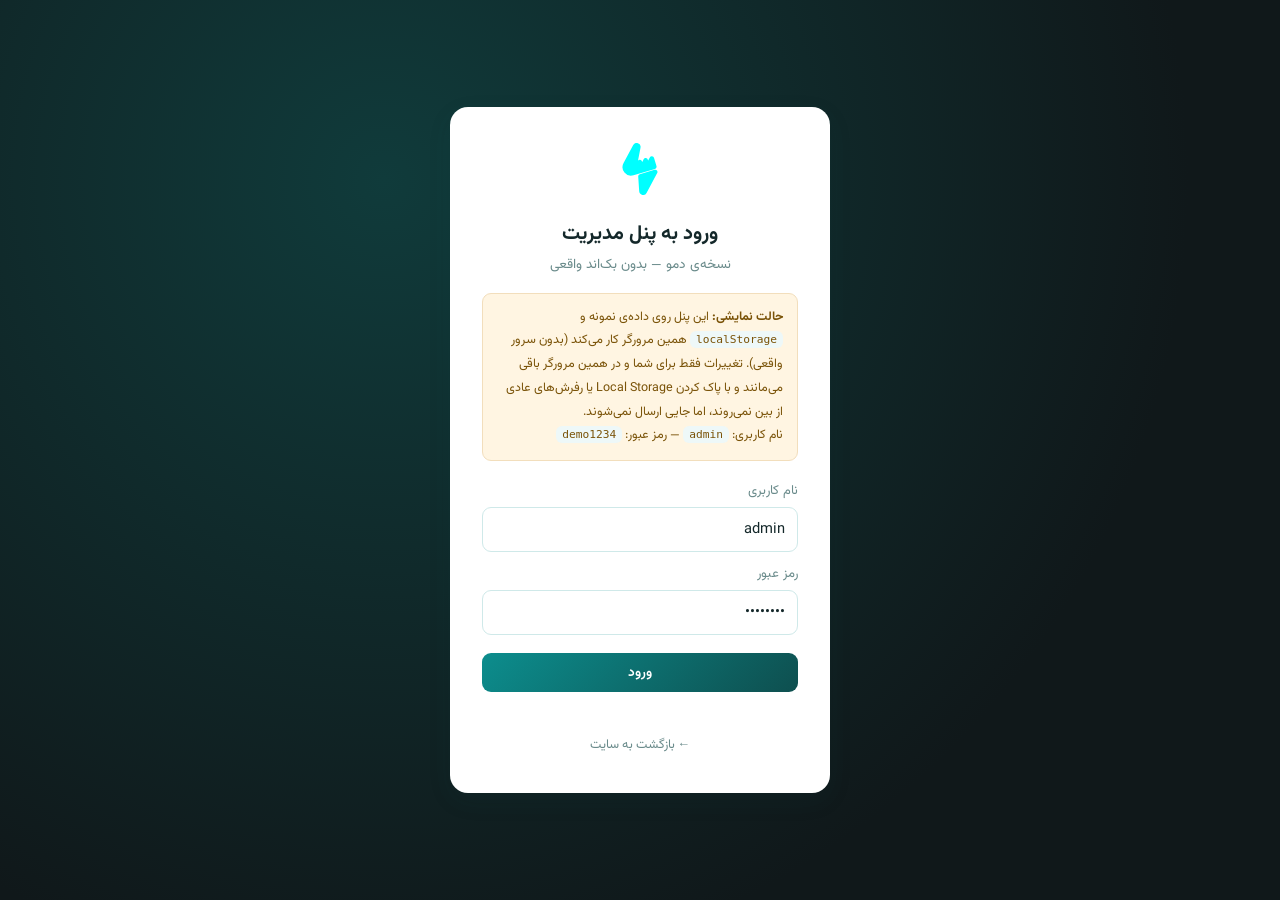
==== admin/index.html @ 4977185f "Add files via upload" ====
<!DOCTYPE html>
<html lang="fa" dir="rtl">
<head>
<meta charset="UTF-8">
<meta name="viewport" content="width=device-width, initial-scale=1.0">
<meta name="robots" content="noindex, nofollow">
<title>پنل مدیریت — رویایی رسا (نسخه دمو)</title>
<link rel="icon" href="../assets/logo/logo-filled-cyan.svg">
<link rel="stylesheet" href="../assets/vendor/vazirmatn/Vazirmatn-font-face.css">
<link rel="stylesheet" href="assets/admin-static.css">
</head>
<body>

<!-- ===================== صفحه ورود ===================== -->
<div id="loginScreen" class="login-screen">
  <div class="login-card">
    <img src="../assets/logo/logo-filled-cyan.svg" alt="رویایی رسا" class="login-logo">
    <h1>ورود به پنل مدیریت</h1>
    <p class="login-sub">نسخه‌ی دمو — بدون بک‌اند واقعی</p>

    <div class="demo-note">
      <strong>حالت نمایشی:</strong> این پنل روی داده‌ی نمونه و
      <code>localStorage</code> همین مرورگر کار می‌کند (بدون سرور واقعی).
      تغییرات فقط برای شما و در همین مرورگر باقی می‌مانند و با پاک کردن
      Local Storage یا رفرش‌های عادی از بین نمی‌روند، اما جایی ارسال نمی‌شوند.<br>
      نام کاربری: <code>admin</code> — رمز عبور: <code>demo1234</code>
    </div>

    <form id="loginForm" autocomplete="off">
      <label>نام کاربری
        <input type="text" id="loginUser" value="admin" required>
      </label>
      <label>رمز عبور
        <input type="password" id="loginPass" value="demo1234" required>
      </label>
      <button type="submit" class="btn btn-primary btn-block">ورود</button>
      <p id="loginError" class="form-error"></p>
    </form>

    <a href="../index.html" class="back-to-site">← بازگشت به سایت</a>
  </div>
</div>

<!-- ===================== پنل اصلی ===================== -->
<div id="app" class="app hidden">
  <aside class="sidebar">
    <div class="sidebar-brand">
      <img src="../assets/logo/logo-filled-cyan.svg" alt="رویایی رسا">
      <span>پنل مدیریت</span>
    </div>
    <nav class="side-nav">
      <button class="side-link is-active" data-view="dashboard">
        <svg viewBox="0 0 24 24" fill="none" stroke="currentColor" stroke-width="1.8"><rect x="3" y="3" width="7" height="9" rx="1.5"/><rect x="14" y="3" width="7" height="5" rx="1.5"/><rect x="14" y="12" width="7" height="9" rx="1.5"/><rect x="3" y="16" width="7" height="5" rx="1.5"/></svg>
        داشبورد
      </button>
      <button class="side-link" data-view="articles">
        <svg viewBox="0 0 24 24" fill="none" stroke="currentColor" stroke-width="1.8"><path d="M4 19.5A2.5 2.5 0 0 1 6.5 17H20"/><path d="M6.5 2H20v20H6.5A2.5 2.5 0 0 1 4 19.5v-15A2.5 2.5 0 0 1 6.5 2z"/></svg>
        مقالات
        <span class="side-badge" id="badgeArticles"></span>
      </button>
      <button class="side-link" data-view="projects">
        <svg viewBox="0 0 24 24" fill="none" stroke="currentColor" stroke-width="1.8"><path d="M3 7a2 2 0 0 1 2-2h4l2 2h8a2 2 0 0 1 2 2v8a2 2 0 0 1-2 2H5a2 2 0 0 1-2-2z"/></svg>
        پروژه‌ها
        <span class="side-badge" id="badgeProjects"></span>
      </button>
      <button class="side-link" data-view="comments">
        <svg viewBox="0 0 24 24" fill="none" stroke="currentColor" stroke-width="1.8"><path d="M21 11.5a8.38 8.38 0 0 1-.9 3.8 8.5 8.5 0 0 1-7.6 4.7 8.38 8.38 0 0 1-3.8-.9L3 21l1.9-5.7a8.38 8.38 0 0 1-.9-3.8 8.5 8.5 0 0 1 4.7-7.6 8.38 8.38 0 0 1 3.8-.9h.5a8.48 8.48 0 0 1 8 8z"/></svg>
        نظرات
        <span class="side-badge" id="badgeComments"></span>
      </button>
      <button class="side-link" data-view="messages">
        <svg viewBox="0 0 24 24" fill="none" stroke="currentColor" stroke-width="1.8"><path d="M21 15a2 2 0 0 1-2 2H7l-4 4V5a2 2 0 0 1 2-2h14a2 2 0 0 1 2 2z"/></svg>
        پیام‌ها
        <span class="side-badge" id="badgeMessages"></span>
      </button>
      <button class="side-link" data-view="settings">
        <svg viewBox="0 0 24 24" fill="none" stroke="currentColor" stroke-width="1.8"><circle cx="12" cy="12" r="3"/><path d="M19.4 15a1.65 1.65 0 0 0 .33 1.82l.06.06a2 2 0 1 1-2.83 2.83l-.06-.06a1.65 1.65 0 0 0-1.82-.33 1.65 1.65 0 0 0-1 1.51V21a2 2 0 0 1-4 0v-.09A1.65 1.65 0 0 0 9 19.4a1.65 1.65 0 0 0-1.82.33l-.06.06a2 2 0 1 1-2.83-2.83l.06-.06a1.65 1.65 0 0 0 .33-1.82 1.65 1.65 0 0 0-1.51-1H3a2 2 0 0 1 0-4h.09A1.65 1.65 0 0 0 4.6 9a1.65 1.65 0 0 0-.33-1.82l-.06-.06a2 2 0 1 1 2.83-2.83l.06.06a1.65 1.65 0 0 0 1.82.33H9a1.65 1.65 0 0 0 1-1.51V3a2 2 0 0 1 4 0v.09a1.65 1.65 0 0 0 1 1.51 1.65 1.65 0 0 0 1.82-.33l.06-.06a2 2 0 1 1 2.83 2.83l-.06.06a1.65 1.65 0 0 0-.33 1.82V9a1.65 1.65 0 0 0 1.51 1H21a2 2 0 0 1 0 4h-.09a1.65 1.65 0 0 0-1.51 1z"/></svg>
        تنظیمات
      </button>
    </nav>
    <a href="../index.html" class="side-link side-link--muted">
      <svg viewBox="0 0 24 24" fill="none" stroke="currentColor" stroke-width="1.8"><path d="M3 12l9-9 9 9M5 10v10a1 1 0 0 0 1 1h4v-6h4v6h4a1 1 0 0 0 1-1V10"/></svg>
      مشاهده سایت
    </a>
  </aside>

  <div class="main-col">
    <header class="topbar">
      <button id="mobileMenuBtn" class="mobile-menu-btn" aria-label="منو">☰</button>
      <h2 id="viewTitle">داشبورد</h2>
      <div class="topbar-right">
        <span class="demo-pill">حالت نمایشی</span>
        <span class="admin-name" id="currentAdminName">—</span>
        <button id="logoutBtn" class="btn btn-ghost btn-sm">خروج</button>
      </div>
    </header>

    <main class="view-area" id="viewArea"><!-- محتوای هر تب اینجا رندر می‌شود --></main>
  </div>
</div>

<!-- مودال عمومی (ویرایش/جزئیات) -->
<div id="modalOverlay" class="modal-overlay hidden">
  <div class="modal-box" id="modalBox"></div>
</div>

<div id="toast" class="toast hidden"></div>

<script src="assets/admin-static.js"></script>
</body>
</html>
---- assets/vendor/vazirmatn/Vazirmatn-font-face.css ----
/* Generated by script */
@font-face {
  font-family: Vazirmatn;
  src: url('fonts/webfonts/Vazirmatn-Thin.woff2') format('woff2');
  font-weight: 100;
  font-style: normal;
  font-display: swap;
}

@font-face {
  font-family: Vazirmatn;
  src: url('fonts/webfonts/Vazirmatn-ExtraLight.woff2') format('woff2');
  font-weight: 200;
  font-style: normal;
  font-display: swap;
}

@font-face {
  font-family: Vazirmatn;
  src: url('fonts/webfonts/Vazirmatn-Light.woff2') format('woff2');
  font-weight: 300;
  font-style: normal;
  font-display: swap;
}

@font-face {
  font-family: Vazirmatn;
  src: url('fonts/webfonts/Vazirmatn-Regular.woff2') format('woff2');
  font-weight: 400;
  font-style: normal;
  font-display: swap;
}

@font-face {
  font-family: Vazirmatn;
  src: url('fonts/webfonts/Vazirmatn-Medium.woff2') format('woff2');
  font-weight: 500;
  font-style: normal;
  font-display: swap;
}

@font-face {
  font-family: Vazirmatn;
  src: url('fonts/webfonts/Vazirmatn-SemiBold.woff2') format('woff2');
  font-weight: 600;
  font-style: normal;
  font-display: swap;
}

@font-face {
  font-family: Vazirmatn;
  src: url('fonts/webfonts/Vazirmatn-Bold.woff2') format('woff2');
  font-weight: 700;
  font-style: normal;
  font-display: swap;
}

@font-face {
  font-family: Vazirmatn;
  src: url('fonts/webfonts/Vazirmatn-ExtraBold.woff2') format('woff2');
  font-weight: 800;
  font-style: normal;
  font-display: swap;
}

@font-face {
  font-family: Vazirmatn;
  src: url('fonts/webfonts/Vazirmatn-Black.woff2') format('woff2');
  font-weight: 900;
  font-style: normal;
  font-display: swap;
}
---- admin/assets/admin-static.css ----
/* =========================================================
   admin-static.css — پنل مدیریت دمو (نسخه استاتیک گیت‌هاب)
   ========================================================= */
:root{
  --c-ink:      #10181a;
  --c-deep:     #0e4f4f;
  --c-teal:     #0c8d8d;
  --c-cyan:     #00c9c9;
  --c-cyan-2:   #6ef2f2;

  --surface:      #ffffff;
  --surface-2:    #f6fbfb;
  --border-soft:  #e2f1f1;
  --border-mid:   #cfe9e9;
  --text-main:    #14282a;
  --text-mute:    #6a8b8b;
  --text-faint:   #9db4b4;

  --danger:     #d84843;
  --danger-bg:  #fdecec;
  --success:    #0c8d5f;
  --success-bg: #e7faf1;
  --warn:       #b3760a;
  --warn-bg:    #fff5e2;

  --radius-lg: 18px;
  --radius-md: 12px;
  --radius-sm: 9px;
  --shadow-soft: 0 8px 24px rgba(14,79,79,.09);
}

*{ box-sizing: border-box; }
html,body{ margin:0; padding:0; }
body{
  font-family: "Vazirmatn","Segoe UI",sans-serif;
  background: var(--surface-2);
  color: var(--text-main);
  min-height: 100vh;
}
button, input, textarea, select{ font-family: inherit; }
.hidden{ display:none !important; }
code{ background:#eef8f8; padding:2px 6px; border-radius:6px; font-size:.9em; }

/* ---------- Login ---------- */
.login-screen{
  min-height:100vh; display:flex; align-items:center; justify-content:center;
  background: radial-gradient(circle at 30% 20%, #103b3b, var(--c-ink) 70%);
  padding: 24px;
}
.login-card{
  background: var(--surface); border-radius: var(--radius-lg);
  padding: 36px 32px; width: 100%; max-width: 380px; text-align:center;
  box-shadow: var(--shadow-soft);
}
.login-logo{ width:52px; height:52px; margin-bottom:14px; }
.login-card h1{ font-size:1.25rem; margin:0 0 4px; }
.login-sub{ color:var(--text-mute); font-size:.85rem; margin:0 0 18px; }
.demo-note{
  background: var(--warn-bg); color:#7a5308; border:1px solid #f2debc;
  border-radius: var(--radius-sm); padding:12px 14px; font-size:.78rem;
  line-height:1.9; text-align:right; margin-bottom:20px;
}
#loginForm{ text-align:right; display:flex; flex-direction:column; gap:12px; }
#loginForm label{ font-size:.82rem; color:var(--text-mute); display:flex; flex-direction:column; gap:6px; }
#loginForm input{
  border:1px solid var(--border-mid); border-radius: var(--radius-sm);
  padding:10px 12px; font-size:.92rem; color:var(--text-main);
}
#loginForm input:focus{ outline:2px solid var(--c-cyan); outline-offset:1px; }
.form-error{ color:var(--danger); font-size:.8rem; min-height:1.2em; margin:0; }
.back-to-site{ display:inline-block; margin-top:16px; color:var(--text-mute); font-size:.8rem; text-decoration:none; }
.back-to-site:hover{ color: var(--c-teal); }

/* ---------- Buttons ---------- */
.btn{
  border:none; border-radius: var(--radius-sm); padding:9px 16px; font-size:.85rem;
  cursor:pointer; display:inline-flex; align-items:center; gap:6px; font-weight:600;
  transition: transform .15s ease, box-shadow .15s ease;
}
.btn:active{ transform: scale(.97); }
.btn-primary{ background: linear-gradient(135deg, var(--c-teal), var(--c-deep)); color:#fff; }
.btn-primary:hover{ box-shadow:0 6px 16px rgba(12,141,141,.35); }
.btn-ghost{ background: transparent; border:1px solid var(--border-mid); color:var(--text-main); }
.btn-ghost:hover{ background: var(--surface-2); }
.btn-danger{ background: var(--danger-bg); color: var(--danger); }
.btn-danger:hover{ background:#fbdad8; }
.btn-success{ background: var(--success-bg); color: var(--success); }
.btn-sm{ padding:6px 12px; font-size:.78rem; }
.btn-block{ width:100%; justify-content:center; margin-top:6px; }

/* ---------- Layout ---------- */
.app{ display:flex; min-height:100vh; }
.sidebar{
  width:230px; flex-shrink:0; background: var(--c-ink); color:#dff; padding:20px 14px;
  display:flex; flex-direction:column; gap:6px; position:sticky; top:0; height:100vh;
}
.sidebar-brand{ display:flex; align-items:center; gap:10px; padding:6px 8px 20px; }
.sidebar-brand img{ width:28px; height:28px; }
.sidebar-brand span{ font-weight:700; font-size:.95rem; color:#fff; }
.side-nav{ display:flex; flex-direction:column; gap:4px; flex:1; }
.side-link{
  display:flex; align-items:center; gap:10px; background:transparent; border:none;
  color:#a9c9c9; padding:11px 12px; border-radius: var(--radius-sm); font-size:.86rem;
  cursor:pointer; text-decoration:none; text-align:right; width:100%;
}
.side-link svg{ width:18px; height:18px; flex-shrink:0; }
.side-link:hover{ background: rgba(255,255,255,.06); color:#fff; }
.side-link.is-active{ background: linear-gradient(135deg, var(--c-teal), var(--c-deep)); color:#fff; }
.side-link--muted{ color:#7a9c9c; margin-top:auto; border-top:1px solid rgba(255,255,255,.08); padding-top:14px; }
.side-badge{
  margin-inline-start:auto; background: var(--c-cyan); color:#04302f; font-size:.68rem;
  font-weight:800; padding:1px 7px; border-radius:20px; min-width:18px; text-align:center;
}
.side-badge:empty{ display:none; }

.main-col{ flex:1; min-width:0; display:flex; flex-direction:column; }
.topbar{
  background:#fff; border-bottom:1px solid var(--border-soft); padding:14px 24px;
  display:flex; align-items:center; gap:14px; position:sticky; top:0; z-index:5;
}
.topbar h2{ font-size:1.05rem; margin:0; }
.mobile-menu-btn{ display:none; background:none; border:none; font-size:1.3rem; cursor:pointer; }
.topbar-right{ margin-inline-start:auto; display:flex; align-items:center; gap:12px; }
.demo-pill{ background: var(--warn-bg); color:#7a5308; font-size:.72rem; font-weight:700; padding:4px 10px; border-radius:20px; }
.admin-name{ font-size:.85rem; color:var(--text-mute); }

.view-area{ padding:24px; max-width:1200px; width:100%; margin:0 auto; }

/* ---------- Cards / grid ---------- */
.stat-grid{ display:grid; grid-template-columns: repeat(auto-fit, minmax(180px,1fr)); gap:16px; margin-bottom:24px; }
.stat-card{
  background:#fff; border:1px solid var(--border-soft); border-radius: var(--radius-lg);
  padding:18px 20px; box-shadow: var(--shadow-soft);
}
.stat-card .stat-num{ font-size:1.7rem; font-weight:800; color: var(--c-deep); }
.stat-card .stat-label{ color:var(--text-mute); font-size:.82rem; margin-top:4px; }

.panel{
  background:#fff; border:1px solid var(--border-soft); border-radius: var(--radius-lg);
  padding:20px; margin-bottom:20px; box-shadow: var(--shadow-soft);
}
.panel h3{ margin:0 0 14px; font-size:1rem; }
.panel-row{ display:flex; align-items:center; justify-content:space-between; gap:12px; padding:10px 0; border-bottom:1px solid var(--border-soft); font-size:.85rem; }
.panel-row:last-child{ border-bottom:none; }

.two-col{ display:grid; grid-template-columns: 1.4fr 1fr; gap:20px; }
@media (max-width: 900px){ .two-col{ grid-template-columns:1fr; } }

/* ---------- Table ---------- */
.table-toolbar{ display:flex; align-items:center; gap:10px; margin-bottom:14px; flex-wrap:wrap; }
.table-toolbar input[type=search]{
  flex:1; min-width:180px; border:1px solid var(--border-mid); border-radius: var(--radius-sm);
  padding:9px 12px; font-size:.85rem;
}
table{ width:100%; border-collapse: collapse; font-size:.85rem; }
thead th{ text-align:right; color:var(--text-mute); font-weight:600; padding:10px 12px; border-bottom:2px solid var(--border-soft); white-space:nowrap; }
tbody td{ padding:12px; border-bottom:1px solid var(--border-soft); vertical-align:middle; }
tbody tr:hover{ background: var(--surface-2); }
.cell-title{ font-weight:600; max-width:280px; }
.cell-title .sub{ display:block; color:var(--text-faint); font-size:.75rem; font-weight:400; margin-top:2px; }
.row-actions{ display:flex; gap:6px; justify-content:flex-end; }

.badge{ display:inline-block; padding:3px 10px; border-radius:20px; font-size:.72rem; font-weight:700; }
.badge-published{ background: var(--success-bg); color: var(--success); }
.badge-draft{ background: var(--warn-bg); color: var(--warn); }
.badge-pending{ background: var(--warn-bg); color: var(--warn); }
.badge-approved{ background: var(--success-bg); color: var(--success); }
.badge-rejected{ background: var(--danger-bg); color: var(--danger); }
.badge-unread{ background: var(--danger-bg); color: var(--danger); }
.badge-read{ background:#eef2f2; color:var(--text-mute); }

.empty-state{ text-align:center; padding:40px 20px; color:var(--text-faint); font-size:.88rem; }

/* ---------- Modal ---------- */
.modal-overlay{
  position:fixed; inset:0; background: rgba(10,25,25,.55); display:flex;
  align-items:center; justify-content:center; z-index:50; padding:20px;
}
.modal-box{
  background:#fff; border-radius: var(--radius-lg); padding:24px; width:100%;
  max-width:560px; max-height:86vh; overflow-y:auto; box-shadow: var(--shadow-soft);
}
.modal-box h3{ margin-top:0; }
.modal-box .field{ display:flex; flex-direction:column; gap:6px; margin-bottom:14px; font-size:.85rem; }
.modal-box .field label{ color:var(--text-mute); font-weight:600; }
.modal-box input, .modal-box textarea, .modal-box select{
  border:1px solid var(--border-mid); border-radius: var(--radius-sm); padding:9px 12px; font-size:.88rem; color:var(--text-main);
}
.modal-box textarea{ min-height:110px; resize:vertical; }
.modal-actions{ display:flex; justify-content:flex-start; gap:10px; margin-top:18px; }
.modal-close{ position:absolute; }

/* ---------- Toast ---------- */
.toast{
  position:fixed; bottom:24px; left:50%; transform:translateX(-50%);
  background: var(--c-ink); color:#fff; padding:11px 22px; border-radius:30px;
  font-size:.85rem; box-shadow: var(--shadow-soft); z-index:60;
}

/* ---------- Settings ---------- */
.switch-row{ display:flex; align-items:center; justify-content:space-between; gap:12px; padding:12px 0; border-bottom:1px solid var(--border-soft); }
.switch{ position:relative; width:44px; height:24px; flex-shrink:0; }
.switch input{ opacity:0; width:0; height:0; }
.switch-track{ position:absolute; inset:0; background:#cfe0e0; border-radius:30px; cursor:pointer; transition:.2s; }
.switch-track::before{ content:""; position:absolute; width:18px; height:18px; left:3px; top:3px; background:#fff; border-radius:50%; transition:.2s; }
.switch input:checked + .switch-track{ background: var(--c-teal); }
.switch input:checked + .switch-track::before{ transform: translateX(-20px); }
.mini-bars{ display:flex; align-items:flex-end; gap:6px; height:70px; margin-top:10px; }
.mini-bars .bar{ flex:1; background: linear-gradient(180deg, var(--c-cyan-2), var(--c-teal)); border-radius:4px 4px 0 0; position:relative; }
.mini-bars .bar span{ position:absolute; bottom:-18px; left:0; right:0; text-align:center; font-size:.65rem; color:var(--text-faint); }

/* ---------- Responsive ---------- */
@media (max-width: 860px){
  .sidebar{ position:fixed; inset-inline-start:0; top:0; height:100vh; z-index:40; transform: translateX(102%); transition: transform .25s ease; }
  html[dir="rtl"] .sidebar{ transform: translateX(102%); }
  .sidebar.is-open{ transform: translateX(0); }
  .mobile-menu-btn{ display:inline-block; }
  .view-area{ padding:16px; }
  .two-col{ grid-template-columns:1fr; }
}
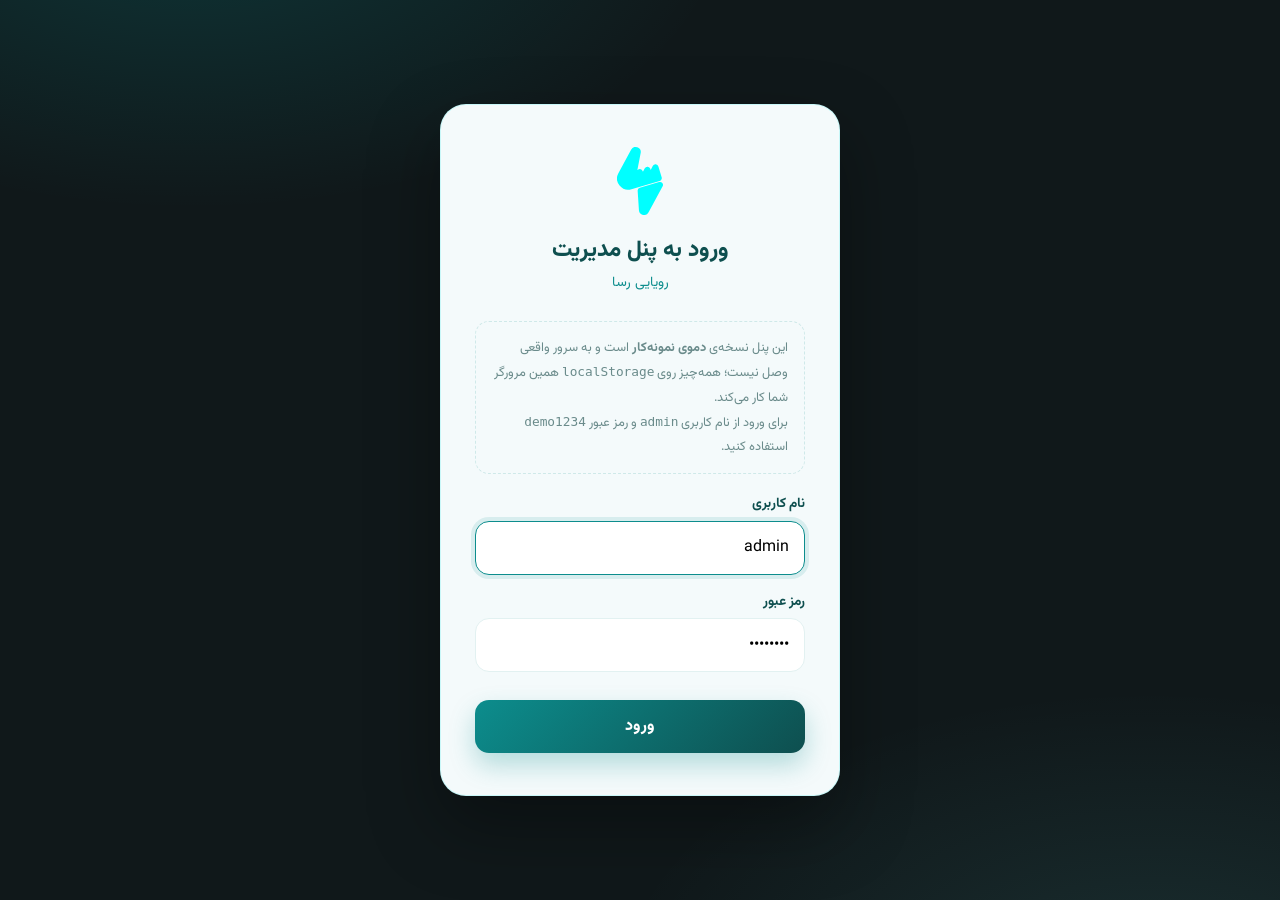
==== commit 9d6ab353: "Add files via upload" ====
--- a/admin/index.html
+++ b/admin/index.html
@@ -4,108 +4,416 @@
 <meta charset="UTF-8">
 <meta name="viewport" content="width=device-width, initial-scale=1.0">
 <meta name="robots" content="noindex, nofollow">
-<title>پنل مدیریت — رویایی رسا (نسخه دمو)</title>
+<title>پنل مدیریت | رویایی رسا</title>
 <link rel="icon" href="../assets/logo/logo-filled-cyan.svg">
 <link rel="stylesheet" href="../assets/vendor/vazirmatn/Vazirmatn-font-face.css">
-<link rel="stylesheet" href="assets/admin-static.css">
+<link rel="stylesheet" href="assets/admin.css">
 </head>
-<body>
+<body class="login-body" id="pageBody">
 
 <!-- ===================== صفحه ورود ===================== -->
-<div id="loginScreen" class="login-screen">
+<div class="login-wrap" id="loginScreen">
   <div class="login-card">
-    <img src="../assets/logo/logo-filled-cyan.svg" alt="رویایی رسا" class="login-logo">
+    <img class="login-logo" src="../assets/logo/logo-filled-cyan.svg" alt="رویایی رسا">
     <h1>ورود به پنل مدیریت</h1>
-    <p class="login-sub">نسخه‌ی دمو — بدون بک‌اند واقعی</p>
-
-    <div class="demo-note">
-      <strong>حالت نمایشی:</strong> این پنل روی داده‌ی نمونه و
-      <code>localStorage</code> همین مرورگر کار می‌کند (بدون سرور واقعی).
-      تغییرات فقط برای شما و در همین مرورگر باقی می‌مانند و با پاک کردن
-      Local Storage یا رفرش‌های عادی از بین نمی‌روند، اما جایی ارسال نمی‌شوند.<br>
-      نام کاربری: <code>admin</code> — رمز عبور: <code>demo1234</code>
+    <p class="login-sub">رویایی رسا</p>
+
+    <div class="alert" style="background:var(--c-mist); border:1.5px dashed var(--border-mid); color:var(--text-mute); font-size:.8rem; line-height:1.9; text-align:right; border-radius:var(--radius-md); padding:.85rem 1rem; margin-bottom:1.2rem;">
+      این پنل نسخه‌ی <strong>دموی نمونه‌کار</strong> است و به سرور واقعی وصل نیست؛ همه‌چیز روی <code>localStorage</code> همین مرورگر شما کار می‌کند.<br>
+      برای ورود از نام کاربری <code>admin</code> و رمز عبور <code>demo1234</code> استفاده کنید.
     </div>
 
+    <div class="alert alert-error hidden" id="loginError"></div>
+
     <form id="loginForm" autocomplete="off">
-      <label>نام کاربری
-        <input type="text" id="loginUser" value="admin" required>
-      </label>
-      <label>رمز عبور
-        <input type="password" id="loginPass" value="demo1234" required>
-      </label>
-      <button type="submit" class="btn btn-primary btn-block">ورود</button>
-      <p id="loginError" class="form-error"></p>
+      <label>نام کاربری</label>
+      <input type="text" id="loginUser" value="admin" required autofocus>
+      <label>رمز عبور</label>
+      <input type="password" id="loginPass" value="demo1234" required>
+      <button type="submit">ورود</button>
     </form>
-
-    <a href="../index.html" class="back-to-site">← بازگشت به سایت</a>
   </div>
 </div>
 
 <!-- ===================== پنل اصلی ===================== -->
-<div id="app" class="app hidden">
-  <aside class="sidebar">
+<div class="admin-shell hidden" id="app">
+
+  <div class="sidebar-backdrop" id="sidebarBackdrop"></div>
+
+  <aside class="admin-sidebar" id="sidebar">
     <div class="sidebar-brand">
       <img src="../assets/logo/logo-filled-cyan.svg" alt="رویایی رسا">
-      <span>پنل مدیریت</span>
+      <span>رسا</span>
     </div>
-    <nav class="side-nav">
-      <button class="side-link is-active" data-view="dashboard">
-        <svg viewBox="0 0 24 24" fill="none" stroke="currentColor" stroke-width="1.8"><rect x="3" y="3" width="7" height="9" rx="1.5"/><rect x="14" y="3" width="7" height="5" rx="1.5"/><rect x="14" y="12" width="7" height="9" rx="1.5"/><rect x="3" y="16" width="7" height="5" rx="1.5"/></svg>
-        داشبورد
-      </button>
-      <button class="side-link" data-view="articles">
-        <svg viewBox="0 0 24 24" fill="none" stroke="currentColor" stroke-width="1.8"><path d="M4 19.5A2.5 2.5 0 0 1 6.5 17H20"/><path d="M6.5 2H20v20H6.5A2.5 2.5 0 0 1 4 19.5v-15A2.5 2.5 0 0 1 6.5 2z"/></svg>
-        مقالات
-        <span class="side-badge" id="badgeArticles"></span>
-      </button>
-      <button class="side-link" data-view="projects">
-        <svg viewBox="0 0 24 24" fill="none" stroke="currentColor" stroke-width="1.8"><path d="M3 7a2 2 0 0 1 2-2h4l2 2h8a2 2 0 0 1 2 2v8a2 2 0 0 1-2 2H5a2 2 0 0 1-2-2z"/></svg>
-        پروژه‌ها
-        <span class="side-badge" id="badgeProjects"></span>
-      </button>
-      <button class="side-link" data-view="comments">
-        <svg viewBox="0 0 24 24" fill="none" stroke="currentColor" stroke-width="1.8"><path d="M21 11.5a8.38 8.38 0 0 1-.9 3.8 8.5 8.5 0 0 1-7.6 4.7 8.38 8.38 0 0 1-3.8-.9L3 21l1.9-5.7a8.38 8.38 0 0 1-.9-3.8 8.5 8.5 0 0 1 4.7-7.6 8.38 8.38 0 0 1 3.8-.9h.5a8.48 8.48 0 0 1 8 8z"/></svg>
-        نظرات
-        <span class="side-badge" id="badgeComments"></span>
-      </button>
-      <button class="side-link" data-view="messages">
-        <svg viewBox="0 0 24 24" fill="none" stroke="currentColor" stroke-width="1.8"><path d="M21 15a2 2 0 0 1-2 2H7l-4 4V5a2 2 0 0 1 2-2h14a2 2 0 0 1 2 2z"/></svg>
-        پیام‌ها
-        <span class="side-badge" id="badgeMessages"></span>
-      </button>
-      <button class="side-link" data-view="settings">
-        <svg viewBox="0 0 24 24" fill="none" stroke="currentColor" stroke-width="1.8"><circle cx="12" cy="12" r="3"/><path d="M19.4 15a1.65 1.65 0 0 0 .33 1.82l.06.06a2 2 0 1 1-2.83 2.83l-.06-.06a1.65 1.65 0 0 0-1.82-.33 1.65 1.65 0 0 0-1 1.51V21a2 2 0 0 1-4 0v-.09A1.65 1.65 0 0 0 9 19.4a1.65 1.65 0 0 0-1.82.33l-.06.06a2 2 0 1 1-2.83-2.83l.06-.06a1.65 1.65 0 0 0 .33-1.82 1.65 1.65 0 0 0-1.51-1H3a2 2 0 0 1 0-4h.09A1.65 1.65 0 0 0 4.6 9a1.65 1.65 0 0 0-.33-1.82l-.06-.06a2 2 0 1 1 2.83-2.83l.06.06a1.65 1.65 0 0 0 1.82.33H9a1.65 1.65 0 0 0 1-1.51V3a2 2 0 0 1 4 0v.09a1.65 1.65 0 0 0 1 1.51 1.65 1.65 0 0 0 1.82-.33l.06-.06a2 2 0 1 1 2.83 2.83l-.06.06a1.65 1.65 0 0 0-.33 1.82V9a1.65 1.65 0 0 0 1.51 1H21a2 2 0 0 1 0 4h-.09a1.65 1.65 0 0 0-1.51 1z"/></svg>
-        تنظیمات
+
+    <nav class="sidebar-nav">
+      <button class="side-tab is-active" data-tab="messages" type="button">
+        <svg viewBox="0 0 24 24" fill="none" stroke="currentColor" stroke-width="1.7" stroke-linecap="round" stroke-linejoin="round"><rect x="3.5" y="5.5" width="17" height="13" rx="1.6"/><path d="M4.5 7 12 13l7.5-6"/></svg>
+        <span>پیام‌ها</span>
+        <span class="badge-unread" id="sidebarUnreadBadge" style="display:none;"></span>
+      </button>
+      <button class="side-tab" data-tab="projects" type="button">
+        <svg viewBox="0 0 24 24" fill="none" stroke="currentColor" stroke-width="1.7" stroke-linecap="round" stroke-linejoin="round"><rect x="3.5" y="5.5" width="7" height="7" rx="1.2"/><rect x="13.5" y="5.5" width="7" height="7" rx="1.2"/><rect x="3.5" y="15.5" width="7" height="7" rx="1.2"/><rect x="13.5" y="15.5" width="7" height="7" rx="1.2"/></svg>
+        <span>پروژه‌ها</span>
+      </button>
+      <button class="side-tab" data-tab="articles" type="button">
+        <svg viewBox="0 0 24 24" fill="none" stroke="currentColor" stroke-width="1.7" stroke-linecap="round" stroke-linejoin="round"><path d="M6 3.5h9L19 8v12.5a1 1 0 0 1-1 1H6a1 1 0 0 1-1-1V4.5a1 1 0 0 1 1-1Z"/><path d="M9 12h6M9 16h6"/></svg>
+        <span>مقالات</span>
+      </button>
+      <button class="side-tab" data-tab="comments" type="button">
+        <svg viewBox="0 0 24 24" fill="none" stroke="currentColor" stroke-width="1.7" stroke-linecap="round" stroke-linejoin="round"><path d="M4 4.5h16v12H8.5L4 20.5v-4H4z"/><path d="M8 9.5h8M8 13h5"/></svg>
+        <span>نظرات کاربران</span>
+        <span class="badge-unread" id="sidebarCommentsBadge" style="display:none;"></span>
+      </button>
+      <button class="side-tab" data-tab="settings" type="button">
+        <svg viewBox="0 0 24 24" fill="none" stroke="currentColor" stroke-width="1.7" stroke-linecap="round" stroke-linejoin="round"><circle cx="12" cy="12" r="3.2"/><path d="M19.4 13a7.7 7.7 0 0 0 0-2l2-1.5-2-3.4-2.3.9a7.6 7.6 0 0 0-1.7-1L15 3.5h-4l-.4 2.5a7.6 7.6 0 0 0-1.7 1l-2.3-.9-2 3.4L6.6 11a7.7 7.7 0 0 0 0 2l-2 1.5 2 3.4 2.3-.9a7.6 7.6 0 0 0 1.7 1l.4 2.5h4l.4-2.5a7.6 7.6 0 0 0 1.7-1l2.3.9 2-3.4-2-1.5Z"/></svg>
+        <span>تنظیمات</span>
       </button>
     </nav>
-    <a href="../index.html" class="side-link side-link--muted">
-      <svg viewBox="0 0 24 24" fill="none" stroke="currentColor" stroke-width="1.8"><path d="M3 12l9-9 9 9M5 10v10a1 1 0 0 0 1 1h4v-6h4v6h4a1 1 0 0 0 1-1V10"/></svg>
-      مشاهده سایت
-    </a>
+
+    <div class="sidebar-footer">
+      <div class="current-admin">
+        <span class="dot"></span>
+        <span id="currentAdminName">—</span>
+        <span class="role-badge role-badge--super_admin">سوپر ادمین</span>
+      </div>
+      <a class="logout-btn" href="#" id="logoutBtn">خروج</a>
+    </div>
   </aside>
 
-  <div class="main-col">
-    <header class="topbar">
-      <button id="mobileMenuBtn" class="mobile-menu-btn" aria-label="منو">☰</button>
-      <h2 id="viewTitle">داشبورد</h2>
-      <div class="topbar-right">
-        <span class="demo-pill">حالت نمایشی</span>
-        <span class="admin-name" id="currentAdminName">—</span>
-        <button id="logoutBtn" class="btn btn-ghost btn-sm">خروج</button>
-      </div>
+  <main class="admin-main">
+
+    <header class="admin-topbar">
+      <button class="mobile-menu-btn" id="mobileMenuBtn" type="button" aria-label="منو">
+        <svg viewBox="0 0 24 24" fill="none" stroke="currentColor" stroke-width="1.8" stroke-linecap="round"><path d="M3 6h18M3 12h18M3 18h18"/></svg>
+      </button>
+      <h1 id="topbarTitle">پیام‌های تماس با ما</h1>
     </header>
 
-    <main class="view-area" id="viewArea"><!-- محتوای هر تب اینجا رندر می‌شود --></main>
+    <!-- ================= تب پیام‌ها ================= -->
+    <section class="tab-panel is-active" id="tab-messages">
+      <div class="panel-toolbar">
+        <div class="stat-chip">تعداد کل: <b id="msgTotalCount">۰</b></div>
+        <div class="stat-chip stat-chip--accent">خوانده‌نشده: <b id="msgUnreadCount">۰</b></div>
+        <button class="btn-ghost" id="refreshMessagesBtn" type="button">بروزرسانی</button>
+      </div>
+      <div class="messages-list" id="messagesList">
+        <div class="empty-state">در حال بارگذاری پیام‌ها...</div>
+      </div>
+    </section>
+
+    <!-- ================= تب پروژه‌ها ================= -->
+    <section class="tab-panel" id="tab-projects">
+      <div class="panel-toolbar">
+        <div class="stat-chip">تعداد کل: <b id="projTotalCount">۰</b></div>
+        <div class="stat-chip stat-chip--accent">منتشر شده: <b id="projPublishedCount">۰</b></div>
+        <div class="stat-chip">پیش‌نویس: <b id="projDraftCount">۰</b></div>
+        <button class="btn-ghost" id="manageProjectCategoriesBtn" type="button">مدیریت دسته‌بندی‌های پروژه</button>
+        <button class="btn-primary" id="newProjectBtn" type="button">+ پروژه جدید</button>
+      </div>
+      <div class="articles-filters">
+        <input type="search" id="projectSearchInput" placeholder="جستجو در عنوان پروژه...">
+        <select id="projectCategoryFilter"><option value="">همه دسته‌بندی‌ها</option></select>
+        <select id="projectStatusFilter">
+          <option value="">همه وضعیت‌ها</option>
+          <option value="published">منتشر شده</option>
+          <option value="draft">پیش‌نویس</option>
+        </select>
+      </div>
+      <div class="projects-grid-admin" id="projectsGridAdmin">
+        <div class="empty-state">در حال بارگذاری پروژه‌ها...</div>
+      </div>
+    </section>
+
+    <!-- ================= تب مقالات ================= -->
+    <section class="tab-panel" id="tab-articles">
+      <div class="panel-toolbar">
+        <div class="stat-chip">تعداد کل: <b id="artTotalCount">۰</b></div>
+        <div class="stat-chip stat-chip--accent">منتشر شده: <b id="artPublishedCount">۰</b></div>
+        <div class="stat-chip">پیش‌نویس: <b id="artDraftCount">۰</b></div>
+        <button class="btn-ghost" id="manageCategoriesBtn" type="button">مدیریت دسته‌بندی‌ها</button>
+        <button class="btn-primary" id="newArticleBtn" type="button">+ مقاله جدید</button>
+      </div>
+      <div class="articles-filters">
+        <input type="search" id="articleSearchInput" placeholder="جستجو در عنوان یا نویسنده...">
+        <select id="articleCategoryFilter"><option value="">همه دسته‌بندی‌ها</option></select>
+        <select id="articleStatusFilter">
+          <option value="">همه وضعیت‌ها</option>
+          <option value="published">منتشر شده</option>
+          <option value="draft">پیش‌نویس</option>
+        </select>
+      </div>
+      <div class="articles-table-wrap">
+        <table class="articles-table" id="articlesTable">
+          <thead>
+            <tr>
+              <th></th><th>عنوان</th><th>دسته‌بندی</th><th>نویسنده</th>
+              <th>وضعیت</th><th>تاریخ انتشار</th><th>بازدید</th><th>عملیات</th>
+            </tr>
+          </thead>
+          <tbody><tr><td colspan="8" class="empty-state">در حال بارگذاری مقالات...</td></tr></tbody>
+        </table>
+      </div>
+    </section>
+
+    <!-- ================= تب نظرات کاربران ================= -->
+    <section class="tab-panel" id="tab-comments">
+      <div class="panel-toolbar">
+        <div class="stat-chip">تعداد کل: <b id="cmTotalCount">۰</b></div>
+        <div class="stat-chip stat-chip--accent">در انتظار تایید: <b id="cmPendingCount">۰</b></div>
+        <div class="stat-chip">تاییدشده: <b id="cmApprovedCount">۰</b></div>
+        <button class="btn-ghost" id="refreshCommentsBtn" type="button">بروزرسانی</button>
+      </div>
+      <div class="articles-filters">
+        <input type="search" id="commentSearchInput" placeholder="جستجو در متن نظر، نام کاربر یا عنوان مقاله...">
+        <select id="commentStatusFilter">
+          <option value="">همه وضعیت‌ها</option>
+          <option value="pending">در انتظار تایید</option>
+          <option value="approved">تاییدشده</option>
+          <option value="rejected">رد شده</option>
+        </select>
+      </div>
+      <div class="comments-list" id="commentsList">
+        <div class="empty-state">در حال بارگذاری نظرات...</div>
+      </div>
+    </section>
+
+    <!-- ================= تب تنظیمات ================= -->
+    <section class="tab-panel" id="tab-settings">
+      <div class="ios-settings" id="iosSettings">
+
+        <div class="ios-settings-list" id="settingsList">
+          <div class="ios-row-group">
+            <button type="button" class="ios-row" data-subtab="profile">
+              <span class="ios-row-icon ios-icon-blue">👤</span>
+              <span class="ios-row-text">
+                <span class="ios-row-title">پروفایل و امنیت</span>
+                <span class="ios-row-sub">اطلاعات شخصی، شبکه‌های اجتماعی و رمز عبور</span>
+              </span>
+              <span class="ios-row-chevron">‹</span>
+            </button>
+            <button type="button" class="ios-row" data-subtab="admins">
+              <span class="ios-row-icon ios-icon-purple">🛡️</span>
+              <span class="ios-row-text">
+                <span class="ios-row-title">ادمین‌ها</span>
+                <span class="ios-row-sub">افزودن، ویرایش و مدیریت دسترسی ادمین‌ها</span>
+              </span>
+              <span class="ios-row-chevron">‹</span>
+            </button>
+          </div>
+          <div class="ios-row-group">
+            <button type="button" class="ios-row" data-subtab="site">
+              <span class="ios-row-icon ios-icon-teal">⚙️</span>
+              <span class="ios-row-text">
+                <span class="ios-row-title">سایت</span>
+                <span class="ios-row-sub">تایید نظرات و حالت تعمیرات</span>
+              </span>
+              <span class="ios-row-chevron">‹</span>
+            </button>
+            <button type="button" class="ios-row" data-subtab="stats">
+              <span class="ios-row-icon ios-icon-orange">📊</span>
+              <span class="ios-row-text">
+                <span class="ios-row-title">آمار و گزارش</span>
+                <span class="ios-row-sub">آمار بازدید سایت و گزارش فعالیت‌ها</span>
+              </span>
+              <span class="ios-row-chevron">‹</span>
+            </button>
+            <button type="button" class="ios-row" data-subtab="backup">
+              <span class="ios-row-icon ios-icon-gray">🗄️</span>
+              <span class="ios-row-text">
+                <span class="ios-row-title">پشتیبان‌گیری</span>
+                <span class="ios-row-sub">دانلود و بازیابی نسخه پشتیبان داده‌های دمو</span>
+              </span>
+              <span class="ios-row-chevron">‹</span>
+            </button>
+          </div>
+        </div>
+
+        <div class="ios-settings-detail" id="settingsDetail">
+          <div class="ios-detail-header">
+            <button type="button" class="ios-back-btn" id="settingsBackBtn">بازگشت</button>
+            <h3 class="ios-detail-title" id="settingsDetailTitle"></h3>
+          </div>
+          <div class="ios-detail-body">
+
+            <div class="settings-subpanel" data-subtab-panel="profile">
+              <div class="settings-block">
+                <h2>پروفایل من</h2>
+                <p class="settings-desc">بیوگرافی خلاصه در کارت نویسنده زیر مقالات نمایش داده می‌شود؛ بیوگرافی مفصل در صفحه اختصاصی خودتان.</p>
+                <div class="profile-form">
+                  <div class="profile-avatar-col">
+                    <div class="cover-drop cover-drop--round" id="profileAvatarDrop">
+                      <img id="profileAvatarPreview" alt="عکس پروفایل" style="display:none;">
+                      <span id="profileAvatarPlaceholder">آپلود عکس</span>
+                    </div>
+                  </div>
+                  <div class="profile-fields-col">
+                    <label class="field-label">نام نمایشی</label>
+                    <input type="text" id="profileDisplayName" placeholder="نام و نام خانوادگی" maxlength="100">
+                    <label class="field-label">بیوگرافی خلاصه</label>
+                    <textarea id="profileBioShort" rows="2" maxlength="240"></textarea>
+                    <label class="field-label">بیوگرافی مفصل</label>
+                    <textarea id="profileBioFull" rows="6" maxlength="4000"></textarea>
+                    <div class="profile-socials-grid">
+                      <div><label class="field-label">تلگرام</label><input type="text" id="profileTelegram" placeholder="@username"></div>
+                      <div><label class="field-label">اینستاگرام</label><input type="text" id="profileInstagram" placeholder="@username"></div>
+                      <div><label class="field-label">ایمیل</label><input type="email" id="profileEmail" placeholder="name@example.com"></div>
+                      <div><label class="field-label">شماره تماس</label><input type="text" id="profilePhone" placeholder="09xxxxxxxxx"></div>
+                      <div><label class="field-label">لینکدین</label><input type="text" id="profileLinkedin" placeholder="لینک پروفایل"></div>
+                      <div><label class="field-label">ایکس (X)</label><input type="text" id="profileX" placeholder="@username"></div>
+                    </div>
+                    <button type="button" class="btn-primary" id="saveProfileBtn">ذخیره پروفایل</button>
+                    <div class="form-msg" id="profileMsg"></div>
+                  </div>
+                </div>
+              </div>
+              <div class="settings-block">
+                <h2>تغییر رمز عبور من</h2>
+                <form class="inline-form inline-form--column" id="changePasswordForm">
+                  <input type="password" name="current_password" placeholder="رمز عبور فعلی (دمو: demo1234)" required>
+                  <input type="password" name="new_password" placeholder="رمز عبور جدید (حداقل ۸ کاراکتر)" required minlength="8">
+                  <button type="submit" class="btn-primary">تغییر رمز عبور</button>
+                </form>
+                <div class="form-msg" id="changePasswordMsg"></div>
+              </div>
+            </div>
+
+            <div class="settings-subpanel" data-subtab-panel="admins">
+              <div class="settings-block">
+                <h2>مدیریت ادمین‌ها</h2>
+                <p class="settings-desc">افزودن ادمین جدید و تعیین دسترسی‌های دقیق او.</p>
+                <form class="admin-form-grid" id="addAdminForm">
+                  <div class="admin-form-row">
+                    <label class="field-label" for="newAdminUsername">نام کاربری</label>
+                    <p class="field-desc">نام کاربری منحصربه‌فرد برای ورود به پنل</p>
+                    <input type="text" id="newAdminUsername" class="field-control" placeholder="مثلاً: reza_ahmadi" required minlength="3" maxlength="60">
+                  </div>
+                  <div class="admin-form-row">
+                    <label class="field-label" for="newAdminPassword">رمز عبور</label>
+                    <p class="field-desc">حداقل ۸ کاراکتر شامل حروف و اعداد</p>
+                    <input type="password" id="newAdminPassword" class="field-control" placeholder="رمز عبور جدید" required minlength="8">
+                  </div>
+                  <div class="admin-form-row">
+                    <label class="field-label" for="newAdminRole">نقش ادمین</label>
+                    <p class="field-desc">انتخاب نقش پایه</p>
+                    <select id="newAdminRole" class="field-control">
+                      <option value="admin">ادمین (دسترسی سفارشی)</option>
+                      <option value="super_admin">سوپر ادمین (دسترسی کامل)</option>
+                    </select>
+                  </div>
+                  <button type="submit" class="btn-primary" style="align-self:flex-start;">افزودن ادمین</button>
+                </form>
+                <div class="form-msg" id="addAdminMsg"></div>
+                <div class="admins-table-wrap">
+                  <table class="admins-table" id="adminsTable">
+                    <thead><tr><th>نام کاربری</th><th>نقش</th><th>تاریخ ساخت</th><th>عملیات</th></tr></thead>
+                    <tbody><tr><td colspan="4" class="empty-state">در حال بارگذاری...</td></tr></tbody>
+                  </table>
+                </div>
+              </div>
+            </div>
+
+            <div class="settings-subpanel" data-subtab-panel="site">
+              <div class="settings-block">
+                <h2>تنظیمات نظرات کاربران</h2>
+                <p class="settings-desc">تعیین کنید نظرات جدید کاربران به‌صورت خودکار منتشر شوند یا نیاز به تایید ادمین داشته باشند.</p>
+                <label class="perm-check">
+                  <span class="perm-check-text">نظرات کاربران بدون نیاز به تایید، به‌صورت خودکار منتشر شوند</span>
+                  <input type="checkbox" id="commentsAutoApproveToggle">
+                </label>
+              </div>
+              <div class="settings-block">
+                <h2>حالت تعمیرات سایت</h2>
+                <p class="settings-desc">وقتی این گزینه روشن باشد، به‌جای صفحات سایت، صفحه «در حال تعمیر» به بازدیدکنندگان نمایش داده می‌شود.</p>
+                <label class="perm-check maintenance-toggle-row">
+                  <span class="perm-check-text">فعال‌سازی حالت تعمیرات برای همه بازدیدکنندگان</span>
+                  <input type="checkbox" id="maintenanceModeToggle">
+                </label>
+                <label class="field-label" style="display:block; margin-top:1rem;">پیام نمایشی در صفحه تعمیرات (اختیاری)</label>
+                <textarea id="maintenanceMessageInput" class="settings-textarea" rows="3" maxlength="600" placeholder="مثلاً: در حال انجام یک سری بروزرسانی هستیم..."></textarea>
+                <button type="button" class="btn-primary" id="saveMaintenanceBtn" style="margin-top:.9rem;">ذخیره تنظیمات تعمیرات</button>
+                <div class="form-msg" id="maintenanceMsg"></div>
+              </div>
+            </div>
+
+            <div class="settings-subpanel" data-subtab-panel="stats">
+              <div class="settings-block">
+                <h2>آمار بازدید سایت</h2>
+                <p class="settings-desc">آمار ساده بازدید صفحات سایت، بر اساس بارگذاری صفحه در مرورگر بازدیدکنندگان.</p>
+                <div class="stat-cards-grid" id="visitStatsCards"><div class="empty-state">در حال بارگذاری آمار...</div></div>
+                <div class="visit-chart-wrap" id="visitChart"></div>
+                <div class="top-pages-wrap" id="topPagesList"></div>
+              </div>
+              <div class="settings-block">
+                <h2>گزارش فعالیت‌ها (لاگ)</h2>
+                <p class="settings-desc">آخرین رویدادهای امنیتی و مدیریتی پنل ادمین.</p>
+                <div class="activity-log-list" id="activityLogList"><div class="empty-state">در حال بارگذاری گزارش...</div></div>
+              </div>
+            </div>
+
+            <div class="settings-subpanel" data-subtab-panel="backup">
+              <div class="settings-block">
+                <h2>پشتیبان‌گیری از داده‌های دمو</h2>
+                <p class="settings-desc">یک فایل JSON شامل تمام داده‌های فعلی دمو (مقالات، پروژه‌ها، نظرات، پیام‌ها و تنظیمات) بسازید و دانلود کنید.</p>
+                <button type="button" class="btn-primary" id="downloadBackupBtn">دانلود فایل پشتیبان (JSON)</button>
+                <div class="form-msg" id="backupMsg"></div>
+              </div>
+              <div class="settings-block">
+                <h2>بازیابی از فایل پشتیبان</h2>
+                <p class="settings-desc">یک فایل پشتیبان JSON (خروجی همین بخش) را انتخاب کنید تا داده‌های دمو با آن جایگزین شود.</p>
+                <form class="inline-form inline-form--column" id="restoreBackupForm">
+                  <input type="file" id="restoreBackupFile" accept=".json" required>
+                  <button type="submit" class="btn-primary" style="background:linear-gradient(135deg,#e0453f,#b8322d);">بازیابی از فایل پشتیبان</button>
+                </form>
+                <div class="form-msg" id="restoreBackupMsg"></div>
+              </div>
+              <div class="settings-block">
+                <h2>بازنشانی داده‌های دمو</h2>
+                <p class="settings-desc">تمام تغییراتی که در این پنل انجام داده‌اید را به حالت اولیه‌ی دمو برگردانید.</p>
+                <button type="button" class="btn-primary" id="resetDemoBtn" style="background:linear-gradient(135deg,#e0453f,#b8322d);">بازنشانی داده‌های دمو</button>
+              </div>
+            </div>
+
+          </div>
+        </div>
+      </div>
+    </section>
+
+  </main>
+</div>
+
+<!-- مودال عمومی (ویرایش/جزئیات) -->
+<div class="modal-backdrop" id="modalOverlay">
+  <div class="modal-box" id="modalBox"></div>
+</div>
+
+<!-- مودال مشاهده پیام -->
+<div class="modal-backdrop" id="messageModal">
+  <div class="modal-box">
+    <button class="modal-close-btn" id="modalCloseBtn" type="button" aria-label="بستن">&times;</button>
+    <h3 id="modalSenderName"></h3>
+    <div class="modal-meta" id="modalMeta"></div>
+    <p class="modal-message-text" id="modalMessageText"></p>
   </div>
 </div>
 
-<!-- مودال عمومی (ویرایش/جزئیات) -->
-<div id="modalOverlay" class="modal-overlay hidden">
-  <div class="modal-box" id="modalBox"></div>
+<!-- مودال پاسخ به نظر کاربر -->
+<div class="modal-backdrop" id="commentReplyModal">
+  <div class="modal-box">
+    <button class="modal-close-btn" id="commentReplyCloseBtn" type="button" aria-label="بستن">&times;</button>
+    <h3>پاسخ به نظر</h3>
+    <p class="modal-meta" id="commentReplyTarget"></p>
+    <p class="modal-message-text" id="commentReplyOriginalText"></p>
+    <form id="commentReplyForm">
+      <textarea id="commentReplyText" rows="4" maxlength="2000" placeholder="پاسخ خود را بنویسید..." style="width:100%; margin-top:1rem; padding:.7rem .9rem; border-radius:14px; border:1.5px solid var(--border-soft); font-family:inherit; font-size:.9rem; resize:vertical; outline:none;" required></textarea>
+      <button type="submit" class="btn-primary" style="margin-top:.9rem; width:100%;">ارسال پاسخ</button>
+    </form>
+    <div class="form-msg" id="commentReplyMsg"></div>
+  </div>
 </div>
 
-<div id="toast" class="toast hidden"></div>
-
-<script src="assets/admin-static.js"></script>
+<div class="toast" id="toast"></div>
+
+<script src="assets/admin.js"></script>
 </body>
 </html>
--- a/admin/assets/admin.css
+++ b/admin/assets/admin.css
@@ -0,0 +1,1802 @@
+/* =========================================================
+   admin.css — پنل ادمین رسا
+   بازطراحی کامل: حرفه‌ای‌تر، مرتب‌تر و کاملاً واکنش‌گرا (موبایل)
+   ========================================================= */
+
+   :root{
+    --c-ink:      #10181a;
+    --c-ink-2:    #162325;
+    --c-deep:     #0e4f4f;
+    --c-teal:     #0c8d8d;
+    --c-teal-2:   #0aa3a3;
+    --c-cyan:     #00e5e5;
+    --c-cyan-2:   #6ef2f2;
+    --c-cyan-3:   #b9feff;
+    --c-mist:     #f4fafb;
+  
+    --surface:      #ffffff;
+    --surface-2:    #fafdfe;
+    --border-soft:  #e2f1f1;
+    --border-mid:   #cfe9e9;
+    --text-main:    #14282a;
+    --text-mute:    #6a8b8b;
+    --text-faint:   #9db4b4;
+  
+    --danger:     #e0453f;
+    --danger-bg:  #fdecec;
+    --success:    #0c8d5f;
+    --success-bg: #e7faf1;
+    --warn:       #b3760a;
+    --warn-bg:    #fff5e2;
+  
+    --radius-xl: 26px;
+    --radius-lg: 20px;
+    --radius-md: 14px;
+    --radius-sm: 10px;
+    --radius-xs: 8px;
+  
+    --shadow-xs: 0 2px 8px rgba(14,79,79,.06);
+    --shadow-soft: 0 8px 24px rgba(14,79,79,.08);
+    --shadow-lift: 0 16px 40px rgba(14,79,79,.14);
+    --shadow-deep: 0 30px 70px rgba(0,0,0,.35);
+  
+    --ease: cubic-bezier(.16,.84,.28,1);
+    --sidebar-w: 268px;
+    --topbar-h: 62px;
+    --tap: 44px;
+  }
+  
+  .hidden{ display:none !important; }
+
+*{ box-sizing:border-box; -webkit-tap-highlight-color:transparent; }
+  html,body{ margin:0; padding:0; }
+  html{ -webkit-text-size-adjust:100%; }
+  body{
+    font-family:"Vazirmatn","Segoe UI",sans-serif;
+    direction:rtl;
+    background:var(--c-mist);
+    color:var(--text-main);
+    -webkit-font-smoothing:antialiased;
+  }
+  button, input, select, textarea{ font-family:inherit; }
+  a{ text-decoration:none; color:inherit; }
+  img{ max-width:100%; display:block; }
+  ::selection{ background:rgba(0,229,229,.28); }
+  
+  *{ scrollbar-width:thin; scrollbar-color:var(--border-mid) transparent; }
+  *::-webkit-scrollbar{ width:8px; height:8px; }
+  *::-webkit-scrollbar-thumb{ background:var(--border-mid); border-radius:99px; }
+  *::-webkit-scrollbar-track{ background:transparent; }
+  
+  html, body{ overflow-x:hidden; width:100%; max-width:100%; }
+  
+  /* ---------------------------------------------------------
+     Login page
+  --------------------------------------------------------- */
+  .login-body{
+    min-height:100vh; min-height:100dvh;
+    display:flex; align-items:center; justify-content:center;
+    background:
+      radial-gradient(900px 500px at 15% -10%, rgba(0,229,229,.14), transparent 60%),
+      radial-gradient(900px 500px at 90% 110%, rgba(110,242,242,.1), transparent 60%),
+      var(--c-ink);
+    padding:24px;
+  }
+  .login-wrap{ width:100%; max-width:400px; }
+  .login-card{
+    background:var(--c-mist);
+    border-radius:var(--radius-xl);
+    padding:2.6rem 2.1rem;
+    box-shadow:var(--shadow-deep);
+    border:1px solid rgba(0,229,229,.18);
+    text-align:center;
+  }
+  .login-logo{ width:46px; margin:0 auto 1.1rem; }
+  .login-card h1{ font-size:1.4rem; margin:0 0 .25rem; color:var(--c-deep); font-weight:800; }
+  .login-sub{ margin:0 0 1.8rem; color:var(--c-teal); font-size:.86rem; }
+  .login-card form{ text-align:right; }
+  .login-card label{ display:block; font-size:.85rem; margin:1rem 0 .4rem; color:var(--c-deep); font-weight:700; }
+  .login-card input{
+    width:100%; padding:.85rem .95rem; border-radius:var(--radius-md);
+    border:1.5px solid var(--border-soft); background:#fff; font-size:1rem; outline:none;
+    min-height:var(--tap);
+    transition:border-color .2s ease, box-shadow .2s ease;
+  }
+  .login-card input:focus{ border-color:var(--c-teal); box-shadow:0 0 0 4px rgba(12,141,141,.12); }
+  .login-card button{
+    margin-top:1.7rem; width:100%; padding:.9rem; border:0; border-radius:var(--radius-md);
+    background:linear-gradient(135deg, var(--c-teal), var(--c-deep));
+    color:#fff; font-size:1rem; font-weight:800; cursor:pointer;
+    min-height:var(--tap);
+    box-shadow:0 12px 26px rgba(12,141,141,.28);
+    transition:filter .2s ease, transform .2s ease;
+  }
+  .login-card button:hover{ filter:brightness(1.08); transform:translateY(-1px); }
+  .login-card button:active{ transform:translateY(0); }
+  .alert{ padding:.8rem 1rem; border-radius:var(--radius-sm); font-size:.85rem; margin-bottom:.7rem; text-align:right; line-height:1.7; }
+  .alert-error{ background:var(--danger-bg); color:var(--danger); }
+  .alert-success{ background:var(--success-bg); color:var(--success); }
+  
+  /* ---------------------------------------------------------
+     Shell layout
+  --------------------------------------------------------- */
+  .admin-shell{
+    min-height:100vh; min-height:100dvh;
+    width:100%;
+    overflow-x:hidden;
+  }
+  
+  .admin-sidebar{
+    width:var(--sidebar-w);
+    background:linear-gradient(180deg, var(--c-ink) 0%, var(--c-ink-2) 100%);
+    color:var(--c-mist);
+    display:flex; flex-direction:column;
+    padding:1.5rem 1.05rem;
+    position:fixed; top:0; right:0; bottom:0; height:100vh; height:100dvh;
+    z-index:90;
+    border-inline-start:1px solid rgba(110,242,242,.08);
+  }
+  .sidebar-brand{
+    display:flex; align-items:center; gap:.65rem;
+    padding:.3rem .3rem 1.5rem;
+    border-bottom:1px solid rgba(110,242,242,.14);
+    margin-bottom:1.3rem;
+  }
+  .sidebar-brand img{ width:30px; }
+  .sidebar-brand span{ font-weight:800; font-size:1.08rem; letter-spacing:.2px; }
+  
+  .sidebar-nav{ display:flex; flex-direction:column; gap:.3rem; flex:1; overflow-y:auto; min-height:0; }
+  .side-tab{
+    display:flex; align-items:center; gap:.75rem;
+    padding:.8rem .95rem;
+    border:0; background:transparent; color:var(--c-cyan-3);
+    border-radius:var(--radius-sm); cursor:pointer; text-align:right;
+    font-size:.92rem; font-weight:600;
+    position:relative; width:100%;
+    min-height:var(--tap);
+    transition:background .18s ease, color .18s ease;
+  }
+  .side-tab svg{ width:19px; height:19px; flex-shrink:0; opacity:.85; }
+  .side-tab:hover{ background:rgba(110,242,242,.09); color:#fff; }
+  .side-tab.is-active{
+    background:linear-gradient(90deg, rgba(0,229,229,.16), rgba(0,229,229,.04));
+    color:#fff; box-shadow:inset 3px 0 0 0 var(--c-cyan);
+  }
+  .side-tab.is-active svg{ opacity:1; color:var(--c-cyan); }
+  .side-tab span:nth-child(2){ flex:1; overflow:hidden; text-overflow:ellipsis; white-space:nowrap; }
+  
+  .badge-unread{
+    background:var(--c-cyan); color:var(--c-ink);
+    font-size:.72rem; font-weight:800;
+    min-width:20px; height:20px; padding:0 6px;
+    border-radius:999px; display:flex; align-items:center; justify-content:center; flex-shrink:0;
+  }
+  
+  .sidebar-footer{
+    border-top:1px solid rgba(110,242,242,.14);
+    padding-top:1.1rem; margin-top:1.1rem;
+    display:flex; align-items:center; justify-content:space-between; gap:.6rem;
+    font-size:.82rem;
+  }
+  .current-admin{ display:flex; align-items:center; gap:.45rem; color:var(--c-cyan-3); overflow:hidden; text-overflow:ellipsis; white-space:nowrap; min-width:0; }
+  .current-admin .dot{ width:8px; height:8px; border-radius:50%; background:var(--c-cyan); box-shadow:0 0 8px var(--c-cyan); flex-shrink:0; }
+  .role-badge{
+    display:inline-block; font-size:.66rem; font-weight:700; padding:.2rem .55rem; border-radius:999px;
+    flex-shrink:0; white-space:nowrap;
+  }
+  .role-badge--super_admin{ background:rgba(0,229,229,.18); color:#eafeff; }
+  .role-badge--blog_admin{ background:rgba(255,255,255,.1); color:#eafeff; }
+  .role-badge--comment_admin{ background:rgba(110,242,242,.16); color:#eafeff; }
+  .logout-btn{
+    color:#fff; background:rgba(255,255,255,.07);
+    padding:.5rem .9rem; border-radius:999px; font-weight:700;
+    border:1px solid rgba(110,242,242,.2);
+    min-height:36px; display:inline-flex; align-items:center;
+    transition:background .2s ease, border-color .2s ease;
+    flex-shrink:0;
+  }
+  .logout-btn:hover{ background:rgba(224,69,63,.22); border-color:rgba(224,69,63,.4); }
+  
+  /* ---------------------------------------------------------
+     Main / topbar
+  --------------------------------------------------------- */
+  .admin-main{
+    min-width:0;
+    margin-inline-start:var(--sidebar-w);
+    max-width:1400px;
+    padding:1.9rem 2.4rem 4rem;
+    box-sizing:border-box;
+    overflow-x:hidden;
+  }
+  
+  .admin-topbar{
+    display:flex; align-items:center; gap:1rem;
+    margin-bottom:1.7rem;
+    min-width:0;
+  }
+  .admin-topbar h1{
+    font-size:1.4rem; margin:0; color:var(--c-deep); font-weight:800;
+    overflow:hidden; text-overflow:ellipsis; white-space:nowrap; min-width:0;
+  }
+  .mobile-menu-btn{
+    display:none; border:1.5px solid var(--border-soft); background:#fff;
+    width:42px; height:42px; border-radius:var(--radius-sm); color:var(--c-deep);
+    align-items:center; justify-content:center; cursor:pointer; flex-shrink:0;
+    box-shadow:var(--shadow-xs);
+    transition:border-color .15s ease, background .15s ease;
+  }
+  .mobile-menu-btn:hover{ border-color:var(--c-teal); background:var(--c-mist); }
+  .sidebar-backdrop{ display:none; }
+  
+  /* ---------------------------------------------------------
+     Tabs / panels
+  --------------------------------------------------------- */
+  .tab-panel{ display:none; animation:fadeIn .35s var(--ease); min-width:0; }
+  .tab-panel.is-active{ display:block; }
+  @keyframes fadeIn{ from{ opacity:0; transform:translateY(8px);} to{ opacity:1; transform:none; } }
+  
+  .panel-toolbar{
+    display:flex; align-items:center; gap:.7rem; margin-bottom:1.5rem; flex-wrap:wrap;
+  }
+  .stat-chip{
+    background:var(--surface); border:1px solid var(--border-soft);
+    padding:.55rem 1.05rem; border-radius:999px; font-size:.84rem; color:var(--text-mute);
+    box-shadow:var(--shadow-xs); white-space:nowrap;
+  }
+  .stat-chip b{ color:var(--c-deep); font-weight:800; }
+  .stat-chip--accent{ border-color:rgba(0,229,229,.4); background:rgba(0,229,229,.05); }
+  .stat-chip--accent b{ color:var(--c-teal); }
+  
+  /* ---------------------------------------------------------
+     Buttons
+  --------------------------------------------------------- */
+  .btn-ghost, .btn-primary, .btn-secondary{
+    min-height:var(--tap);
+    display:inline-flex; align-items:center; justify-content:center;
+    white-space:nowrap;
+  }
+  .btn-ghost{
+    margin-inline-start:auto;
+    background:#fff; border:1.5px solid var(--c-teal); color:var(--c-teal);
+    padding:.55rem 1.2rem; border-radius:999px; font-weight:700; font-size:.85rem;
+    cursor:pointer; transition:background .18s ease, color .18s ease, transform .12s ease;
+  }
+  .btn-ghost:hover{ background:var(--c-teal); color:#fff; }
+  .btn-ghost:active{ transform:scale(.97); }
+  
+  .btn-primary{
+    background:linear-gradient(135deg, var(--c-teal), var(--c-deep));
+    color:#fff; border:0; padding:.75rem 1.5rem; border-radius:var(--radius-sm);
+    font-weight:700; font-size:.9rem; cursor:pointer;
+    box-shadow:0 10px 22px rgba(12,141,141,.25);
+    transition:filter .18s ease, transform .12s ease;
+  }
+  .btn-primary:hover{ filter:brightness(1.08); transform:translateY(-1px); }
+  .btn-primary:active{ transform:translateY(0) scale(.98); }
+  
+  .btn-secondary{
+    background:#fff; border:1.5px solid var(--c-deep); color:var(--c-deep);
+    padding:.7rem 1.25rem; border-radius:var(--radius-sm); font-weight:700; font-size:.85rem;
+    cursor:pointer; transition:background .18s ease, color .18s ease, transform .12s ease;
+  }
+  .btn-secondary:hover{ background:var(--c-deep); color:#fff; }
+  .btn-secondary:active{ transform:scale(.98); }
+  
+  /* ---------------------------------------------------------
+     Messages list
+  --------------------------------------------------------- */
+  .messages-list{ display:flex; flex-direction:column; gap:.85rem; }
+  
+  .message-card{
+    background:var(--surface); border:1px solid var(--border-soft);
+    border-radius:var(--radius-lg); padding:1.15rem 1.35rem;
+    box-shadow:var(--shadow-xs);
+    display:grid; grid-template-columns:1fr auto; align-items:center; gap:.8rem 1rem;
+    transition:box-shadow .2s ease, border-color .2s ease, transform .15s ease;
+    cursor:pointer; min-width:0;
+  }
+  .message-card:hover{ border-color:rgba(0,229,229,.4); box-shadow:var(--shadow-lift); transform:translateY(-1px); }
+  .message-card.is-unread{ border-inline-start:4px solid var(--c-cyan); }
+  .message-card.is-unread .message-name::after{
+    content:""; display:inline-block; width:8px; height:8px; border-radius:50%;
+    background:var(--c-teal); margin-inline-start:.5rem;
+  }
+  
+  .message-main{ min-width:0; }
+  .message-name{ font-weight:800; color:var(--c-deep); font-size:1rem; }
+  .message-contact{ color:var(--c-teal); font-size:.82rem; margin-top:.2rem; direction:ltr; text-align:right; overflow:hidden; text-overflow:ellipsis; }
+  .message-preview{
+    color:var(--text-mute); font-size:.86rem; margin-top:.45rem;
+    overflow:hidden; text-overflow:ellipsis; white-space:nowrap; max-width:100%;
+  }
+  .message-date{ color:var(--text-faint); font-size:.75rem; margin-top:.45rem; }
+  
+  .message-actions{ display:flex; gap:.5rem; flex-shrink:0; }
+  .icon-btn{
+    width:38px; height:38px; border-radius:var(--radius-sm); border:1px solid var(--border-soft);
+    background:#fff; display:flex; align-items:center; justify-content:center; cursor:pointer;
+    color:var(--c-teal); flex-shrink:0;
+    transition:background .18s ease, color .18s ease, border-color .18s ease;
+  }
+  .icon-btn svg{ width:17px; height:17px; }
+  .icon-btn:hover{ background:var(--c-teal); color:#fff; border-color:var(--c-teal); }
+  .icon-btn.icon-btn--danger:hover{ background:var(--danger); border-color:var(--danger); }
+  
+  .empty-state{
+    text-align:center; color:var(--text-mute); padding:2.4rem 1rem; font-size:.9rem; line-height:1.8;
+  }
+  .empty-state--big{
+    background:var(--surface); border:1.5px dashed var(--border-mid); border-radius:var(--radius-xl);
+    padding:3.6rem 1.5rem; display:flex; flex-direction:column; align-items:center; gap:1rem;
+  }
+  .empty-state--big svg{ width:52px; height:52px; color:var(--c-cyan-3); }
+  .empty-state--big p{ margin:0; font-size:.95rem; }
+  
+  /* ---------------------------------------------------------
+     Settings — iOS-style list / drill-down navigation
+  --------------------------------------------------------- */
+  .ios-settings{ position:relative; }
+  .ios-settings-list{ animation:fadeIn .25s var(--ease); }
+  .ios-settings-detail{ display:none; }
+  .ios-settings.is-drilled .ios-settings-list{ display:none; }
+  .ios-settings.is-drilled .ios-settings-detail{ display:block; animation:iosSlideIn .32s cubic-bezier(.25,.85,.35,1); }
+
+  @keyframes iosSlideIn{
+    from{ opacity:0; transform:translateX(14px); }
+    to{ opacity:1; transform:translateX(0); }
+  }
+
+  .ios-settings-intro{ margin:0 0 1.1rem; color:var(--text-mute); font-size:.86rem; line-height:1.85; }
+
+  .ios-row-group{
+    background:var(--surface); border:1px solid var(--border-soft);
+    border-radius:var(--radius-lg); overflow:hidden; margin-bottom:1.1rem;
+    box-shadow:var(--shadow-xs);
+  }
+  .ios-row{
+    display:flex; align-items:center; gap:.85rem; width:100%;
+    padding:.9rem 1.1rem; background:transparent; border:0; border-bottom:1px solid var(--border-soft);
+    text-align:right; cursor:pointer; min-height:var(--tap);
+    transition:background .15s ease;
+  }
+  .ios-row:last-child{ border-bottom:0; }
+  .ios-row:hover{ background:var(--c-mist); }
+  .ios-row:active{ background:var(--border-soft); }
+  .ios-row-icon{
+    flex-shrink:0; width:34px; height:34px; border-radius:9px;
+    display:flex; align-items:center; justify-content:center;
+    font-size:1.05rem; color:#fff; box-shadow:var(--shadow-xs);
+  }
+  .ios-icon-blue{ background:linear-gradient(145deg,#4da3ff,#2e7bdb); }
+  .ios-icon-teal{ background:linear-gradient(145deg,var(--c-cyan),var(--c-teal)); }
+  .ios-icon-purple{ background:linear-gradient(145deg,#b98af5,#8a4fd6); }
+  .ios-icon-orange{ background:linear-gradient(145deg,#ffb057,#e08320); }
+  .ios-icon-green{ background:linear-gradient(145deg,#5fd48f,#1fa968); }
+  .ios-icon-gray{ background:linear-gradient(145deg,#9aa8ab,#6c7a7d); }
+  .ios-row-text{ flex:1; min-width:0; }
+  .ios-row-title{ display:block; font-size:.93rem; font-weight:700; color:var(--text-main); }
+  .ios-row-sub{ display:block; font-size:.78rem; color:var(--text-faint); margin-top:.1rem; }
+  .ios-row-chevron{ flex-shrink:0; color:var(--text-faint); font-size:1.15rem; transform:scaleX(-1); }
+
+  .ios-detail-header{
+    display:flex; align-items:center; gap:.7rem; margin-bottom:1.2rem;
+  }
+  .ios-back-btn{
+    display:flex; align-items:center; gap:.15rem; background:none; border:0; cursor:pointer;
+    color:var(--c-teal); font-family:inherit; font-size:.92rem; font-weight:700; padding:.5rem .3rem;
+    min-height:var(--tap);
+  }
+  .ios-back-btn:hover{ color:var(--c-deep); }
+  .ios-back-btn::before{ content:"›"; font-size:1.2rem; transform:scaleX(-1); display:inline-block; }
+  .ios-detail-title{ margin:0; font-size:1.05rem; font-weight:800; color:var(--c-deep); }
+
+  .settings-subpanel{ display:none; animation:fadeIn .3s var(--ease); }
+  .settings-subpanel.is-active{ display:block; }
+
+  
+  /* ---------------------------------------------------------
+     Settings
+  --------------------------------------------------------- */
+  .settings-block{
+    background:var(--surface); border:1px solid var(--border-soft);
+    border-radius:var(--radius-xl); padding:1.7rem 1.8rem; margin-bottom:1.4rem;
+    box-shadow:var(--shadow-xs); min-width:0;
+  }
+  .settings-block h2{ margin:0 0 .35rem; font-size:1.08rem; color:var(--c-deep); font-weight:800; }
+  .settings-desc{ margin:0 0 1.25rem; color:var(--text-mute); font-size:.86rem; line-height:1.85; }
+  .settings-textarea{
+    width:100%; padding:.75rem .9rem; border-radius:var(--radius-sm); border:1.5px solid var(--border-soft);
+    background:var(--surface-2); font-family:inherit; font-size:.88rem; color:var(--text-main); resize:vertical;
+  }
+  .settings-textarea:focus{ outline:none; border-color:var(--c-teal); box-shadow:0 0 0 3px rgba(12,141,141,.1); }
+
+  /* ---------------------------------------------------------
+     پشتیبان‌گیری (Backup)
+  --------------------------------------------------------- */
+  .backup-scope-choice{ display:flex; gap:.7rem; margin-bottom:1.2rem; flex-wrap:wrap; }
+  .backup-scope-btn{
+    flex:1; min-width:130px; padding:.8rem 1rem; border-radius:var(--radius-md);
+    border:1.5px solid var(--border-soft); background:var(--surface-2); cursor:pointer;
+    font-family:inherit; font-size:.88rem; font-weight:700; color:var(--text-mute); text-align:center;
+    transition:all .15s ease;
+  }
+  .backup-scope-btn.is-active{ border-color:var(--c-teal); background:rgba(12,141,141,.08); color:var(--c-deep); }
+  .backup-sections-grid{
+    display:grid; grid-template-columns:repeat(auto-fill,minmax(190px,1fr)); gap:.7rem; margin-bottom:1.3rem;
+  }
+  .backup-section-check{
+    display:flex; align-items:center; gap:.6rem; padding:.75rem .9rem; border-radius:var(--radius-sm);
+    border:1.5px solid var(--border-soft); background:var(--surface-2); cursor:pointer; font-size:.85rem;
+  }
+  .backup-section-check input{ width:17px; height:17px; accent-color:var(--c-teal); }
+
+  /* =========================================================
+     تنظیمات ادمین‌ها — طراحی لیستی جدید
+     ========================================================= */
+  
+  /* فرم افزودن ادمین — به‌صورت لیستی با توضیحات هر بخش */
+  .admin-form-grid {
+    display: flex;
+    flex-direction: column;
+    gap: 1.25rem;
+    max-width: 100%;
+  }
+  
+  .admin-form-row {
+    display: flex;
+    flex-direction: column;
+    gap: 0.4rem;
+  }
+  
+  .admin-form-row .field-label {
+    font-size: 0.85rem;
+    font-weight: 700;
+    color: var(--c-deep);
+    margin-bottom: 0.1rem;
+  }
+  
+  .admin-form-row .field-desc {
+    font-size: 0.78rem;
+    color: var(--text-mute);
+    margin-bottom: 0.4rem;
+    line-height: 1.6;
+  }
+  
+  .admin-form-row .field-control {
+    width: 100%;
+    padding: 0.7rem 0.9rem;
+    border-radius: var(--radius-sm);
+    border: 1.5px solid var(--border-soft);
+    background: var(--surface-2);
+    font-size: 0.9rem;
+    font-family: inherit;
+    outline: none;
+    color: var(--text-main);
+    min-height: var(--tap);
+    transition: border-color 0.18s ease, box-shadow 0.18s ease;
+  }
+  
+  .admin-form-row .field-control:focus {
+    border-color: var(--c-teal);
+    box-shadow: 0 0 0 3px rgba(12, 141, 141, 0.1);
+  }
+  
+  /* پنل دسترسی‌ها — داخل فرم ادمین */
+  .perm-panel-inline {
+    background: linear-gradient(155deg, #eafcfc, var(--c-mist) 55%);
+    border: 1.5px solid var(--border-soft);
+    border-radius: var(--radius-lg);
+    padding: 1rem;
+    display: flex;
+    flex-direction: column;
+    gap: 0.8rem;
+  }
+  
+  .perm-group-inline {
+    background: #fff;
+    border: 1px solid var(--border-soft);
+    border-radius: var(--radius-md);
+    padding: 0.85rem 1rem;
+    transition: box-shadow 0.2s ease, border-color 0.2s ease;
+  }
+  
+  .perm-group-inline:hover {
+    box-shadow: var(--shadow-soft);
+    border-color: rgba(0, 229, 229, 0.35);
+  }
+  
+  .perm-group-head-inline {
+    display: flex;
+    align-items: center;
+    gap: 0.5rem;
+    margin-bottom: 0.6rem;
+    padding-bottom: 0.5rem;
+    border-bottom: 1px dashed var(--border-soft);
+  }
+  
+  .perm-group-head-inline .perm-icon {
+    width: 28px;
+    height: 28px;
+    border-radius: 8px;
+    display: flex;
+    align-items: center;
+    justify-content: center;
+    background: linear-gradient(135deg, var(--c-teal), var(--c-deep));
+    color: #fff;
+    flex-shrink: 0;
+  }
+  
+  .perm-group-head-inline .perm-icon svg {
+    width: 16px;
+    height: 16px;
+  }
+  
+  .perm-group-head-inline h5 {
+    margin: 0;
+    font-size: 0.85rem;
+    color: var(--c-deep);
+    font-weight: 800;
+  }
+  
+  /* چک‌باکس‌ها در حالت لیستی */
+  .perm-check-inline {
+    display: flex;
+    align-items: center;
+    justify-content: space-between;
+    gap: 1rem;
+    padding: 0.4rem 0.2rem;
+    font-size: 0.84rem;
+    color: var(--text-main);
+    cursor: pointer;
+    border-bottom: 1px solid var(--border-soft);
+  }
+  
+  .perm-check-inline:last-child {
+    border-bottom: 0;
+  }
+  
+  .perm-check-inline .perm-label {
+    flex: 1;
+    min-width: 0;
+    line-height: 1.5;
+  }
+  
+  .perm-check-inline .perm-label small {
+    display: block;
+    font-weight: 400;
+    font-size: 0.72rem;
+    color: var(--text-faint);
+    margin-top: 0.1rem;
+  }
+  
+  /* سوییچ بیضی: خاکستری = غیرفعال، سبز = فعال */
+  .perm-check-inline input[type="checkbox"] {
+    -webkit-appearance: none;
+    appearance: none;
+    width: 46px;
+    height: 26px;
+    border-radius: 999px;
+    flex-shrink: 0;
+    background: #d6dedd;
+    position: relative;
+    cursor: pointer;
+    margin: 0;
+    border: 1px solid #c7d1cf;
+    transition: background 0.25s ease, border-color 0.25s ease;
+  }
+  
+  .perm-check-inline input[type="checkbox"]::before {
+    content: "";
+    position: absolute;
+    top: 2px;
+    right: 2px;
+    width: 20px;
+    height: 20px;
+    border-radius: 50%;
+    background: #fff;
+    box-shadow: 0 1px 4px rgba(0, 0, 0, 0.28);
+    transition: transform 0.25s var(--ease);
+  }
+  
+  .perm-check-inline input[type="checkbox"]:checked {
+    background: #22c55e;
+    border-color: #22c55e;
+  }
+  
+  .perm-check-inline input[type="checkbox"]:checked::before {
+    transform: translateX(-20px);
+  }
+  
+  .perm-check-inline input[type="checkbox"]:focus-visible {
+    outline: 2px solid var(--c-cyan);
+    outline-offset: 2px;
+  }
+  
+  /* رادیوها در حالت لیستی (دکمه‌های کنار هم) */
+  .perm-radio-inline {
+    display: flex;
+    gap: 0.3rem;
+    padding: 0.2rem;
+    background: var(--c-mist);
+    border: 1px solid var(--border-soft);
+    border-radius: 999px;
+    margin: 0.3rem 0 0.5rem;
+  }
+  
+  .perm-radio-inline .perm-radio-option {
+    flex: 1;
+    text-align: center;
+    padding: 0.35rem 0.6rem;
+    border-radius: 999px;
+    font-size: 0.75rem;
+    font-weight: 600;
+    color: var(--text-mute);
+    cursor: pointer;
+    transition: all 0.15s ease;
+    background: transparent;
+    border: 0;
+    font-family: inherit;
+  }
+  
+  .perm-radio-inline .perm-radio-option:hover {
+    background: rgba(0, 229, 229, 0.08);
+  }
+  
+  .perm-radio-inline .perm-radio-option.is-active {
+    background: linear-gradient(135deg, var(--c-teal), var(--c-deep));
+    color: #fff;
+    box-shadow: 0 4px 12px rgba(12, 141, 141, 0.25);
+  }
+  
+  .perm-radio-inline input[type="radio"] {
+    position: absolute;
+    opacity: 0;
+    width: 0;
+    height: 0;
+    pointer-events: none;
+  }
+  
+  /* جدول ادمین‌ها — بهبود نمایش */
+  .admins-table-wrap {
+    overflow-x: auto;
+    margin-top: 1.5rem;
+    -webkit-overflow-scrolling: touch;
+    background: var(--surface);
+    border: 1px solid var(--border-soft);
+    border-radius: var(--radius-xl);
+    box-shadow: var(--shadow-xs);
+  }
+  
+  .admins-table {
+    width: 100%;
+    border-collapse: collapse;
+    font-size: 0.86rem;
+    min-width: 480px;
+  }
+  
+  .admins-table th {
+    text-align: right;
+    color: var(--text-mute);
+    font-weight: 700;
+    padding: 0.75rem 0.95rem;
+    border-bottom: 2px solid var(--border-soft);
+    font-size: 0.78rem;
+    white-space: nowrap;
+  }
+  
+  .admins-table td {
+    padding: 0.8rem 0.95rem;
+    border-bottom: 1px solid var(--border-soft);
+    vertical-align: middle;
+  }
+  
+  .admins-table tr:last-child td {
+    border-bottom: 0;
+  }
+  
+  .admins-table tr:hover td {
+    background: rgba(0, 229, 229, 0.04);
+  }
+  
+  .you-tag {
+    background: rgba(0, 229, 229, 0.16);
+    color: var(--c-deep);
+    font-size: 0.7rem;
+    font-weight: 700;
+    padding: 0.12rem 0.5rem;
+    border-radius: 999px;
+    margin-inline-start: 0.4rem;
+    display: inline-block;
+  }
+  
+  .admins-table-actions {
+    display: flex;
+    gap: 0.5rem;
+    flex-wrap: wrap;
+  }
+  
+  .btn-ghost--sm {
+    margin-inline-start: 0;
+    padding: 0.4rem 0.9rem;
+    font-size: 0.75rem;
+    min-height: 32px;
+    background: #fff;
+    border: 1.5px solid var(--c-teal);
+    color: var(--c-teal);
+    border-radius: 999px;
+    font-weight: 700;
+    cursor: pointer;
+    transition: background 0.18s ease, color 0.18s ease;
+  }
+  
+  .btn-ghost--sm:hover {
+    background: var(--c-teal);
+    color: #fff;
+  }
+  
+  .perm-locked-note {
+    color: var(--text-faint);
+    font-size: 0.75rem;
+    font-style: italic;
+  }
+  
+  /* ---------------------------------------------------------
+     Modal
+  --------------------------------------------------------- */
+  .modal-backdrop{
+    position:fixed; inset:0; background:rgba(14,26,26,.58);
+    display:none; align-items:center; justify-content:center; padding:20px; z-index:200;
+    backdrop-filter:blur(4px);
+  }
+  .modal-backdrop.is-open{ display:flex; }
+  .modal-box{
+    background:#fff; border-radius:var(--radius-xl); padding:1.9rem;
+    max-width:480px; width:100%; position:relative; box-shadow:var(--shadow-deep);
+    max-height:85vh; max-height:85dvh; overflow-y:auto;
+    animation:popIn .22s var(--ease);
+  }
+  @keyframes popIn{ from{ opacity:0; transform:scale(.96) translateY(6px);} to{ opacity:1; transform:none; } }
+  .modal-close-btn{
+    position:absolute; top:1rem; left:1rem; width:34px; height:34px; border-radius:50%;
+    border:0; background:var(--c-mist); color:var(--c-deep); font-size:1.25rem; cursor:pointer;
+    display:flex; align-items:center; justify-content:center; line-height:1;
+    transition:background .15s ease;
+  }
+  .modal-close-btn:hover{ background:var(--border-soft); }
+  .modal-box h3{ margin:0 0 .35rem; color:var(--c-deep); font-size:1.15rem; font-weight:800; padding-inline-end:2rem; }
+  .modal-meta{ color:var(--c-teal); font-size:.85rem; margin-bottom:1rem; direction:ltr; text-align:right; word-break:break-word; }
+  .modal-message-text{ color:var(--text-main); line-height:1.95; white-space:pre-wrap; font-size:.92rem; word-break:break-word; }
+  
+  /* ---------------------------------------------------------
+     Toast
+  --------------------------------------------------------- */
+  .toast{
+    position:fixed; bottom:24px; left:50%; transform:translateX(-50%) translateY(20px);
+    background:var(--c-ink); color:var(--c-mist); padding:.85rem 1.5rem; border-radius:999px;
+    font-size:.85rem; opacity:0; pointer-events:none; transition:opacity .3s ease, transform .3s ease;
+    box-shadow:0 15px 40px rgba(0,0,0,.3); z-index:300; border:1px solid rgba(0,229,229,.25);
+    max-width:calc(100vw - 40px); text-align:center;
+  }
+  .toast.is-visible{ opacity:1; transform:translateX(-50%) translateY(0); }
+  .toast.is-error{ border-color:rgba(224,69,63,.5); }
+  
+  /* ---------------------------------------------------------
+     Articles: filters + table (responsive card conversion)
+  --------------------------------------------------------- */
+  .articles-filters{
+    display:flex; gap:.7rem; flex-wrap:wrap; margin-bottom:1.3rem;
+  }
+  .articles-filters input[type="search"]{
+    flex:2; min-width:200px; padding:.72rem .95rem; border-radius:var(--radius-sm);
+    border:1.5px solid var(--border-soft); background:#fff; font-size:.88rem; outline:none;
+    min-height:var(--tap);
+    transition:border-color .18s ease, box-shadow .18s ease;
+  }
+  .articles-filters select{
+    flex:1; min-width:150px; padding:.72rem .8rem; border-radius:var(--radius-sm);
+    border:1.5px solid var(--border-soft); background:#fff; font-size:.85rem; outline:none; color:var(--text-main);
+    min-height:var(--tap);
+  }
+  .articles-filters input:focus, .articles-filters select:focus{ border-color:var(--c-teal); box-shadow:0 0 0 3px rgba(12,141,141,.1); }
+  
+  .articles-table-wrap{
+    background:var(--surface); border:1px solid var(--border-soft); border-radius:var(--radius-xl);
+    box-shadow:var(--shadow-xs); overflow-x:auto; -webkit-overflow-scrolling:touch;
+  }
+  .articles-table{ width:100%; border-collapse:collapse; font-size:.86rem; min-width:760px; }
+  .articles-table th{
+    text-align:right; color:var(--text-mute); font-weight:700; padding:.9rem .95rem;
+    border-bottom:2px solid var(--border-soft); font-size:.78rem; white-space:nowrap;
+  }
+  .articles-table td{ padding:.78rem .95rem; border-bottom:1px solid var(--border-soft); vertical-align:middle; }
+  .articles-table tr:last-child td{ border-bottom:0; }
+  .articles-table tr:hover td{ background:rgba(0,229,229,.045); }
+  
+  .art-thumb{
+    width:52px; height:40px; border-radius:9px; object-fit:cover; background:var(--c-mist);
+    border:1px solid var(--border-soft); flex-shrink:0;
+  }
+  .art-thumb--empty{ display:flex; align-items:center; justify-content:center; color:var(--c-cyan-3); }
+  .art-title-cell{ display:flex; align-items:center; gap:.75rem; min-width:220px; }
+  .art-title-text{ font-weight:700; color:var(--c-deep); word-break:break-word; }
+  .art-title-text a{ color:inherit; }
+  .art-title-text a:hover{ color:var(--c-teal); }
+  
+  .status-badge{
+    display:inline-flex; align-items:center; gap:.35rem; padding:.32rem .75rem; border-radius:999px;
+    font-size:.74rem; font-weight:700; white-space:nowrap;
+  }
+  .status-badge--published{ background:var(--success-bg); color:var(--success); }
+  .status-badge--draft{ background:var(--warn-bg); color:var(--warn); }
+  
+  .art-actions{ display:flex; gap:.4rem; flex-wrap:wrap; }
+  
+  .cat-badge{
+    display:inline-block; padding:.28rem .7rem; border-radius:999px; font-size:.74rem;
+    background:rgba(0,229,229,.12); color:var(--c-deep); font-weight:600; white-space:nowrap;
+  }
+  .cat-badge--empty{ color:var(--text-faint); background:transparent; }
+  
+  /* ---------------------------------------------------------
+     Category manager modal
+  --------------------------------------------------------- */
+  .modal-box--wide{ max-width:660px; }
+  .cat-tree{ margin-top:1.3rem; display:flex; flex-direction:column; gap:.45rem; max-height:340px; overflow-y:auto; }
+  .cat-row{
+    display:flex; align-items:center; justify-content:space-between; gap:.6rem;
+    padding:.65rem .85rem; border-radius:var(--radius-sm); border:1px solid var(--border-soft); background:#fff;
+    min-width:0;
+  }
+  .cat-row.is-sub{ margin-inline-start:1.7rem; background:var(--c-mist); }
+  .cat-row-name{ display:flex; align-items:center; gap:.5rem; font-size:.9rem; font-weight:600; color:var(--text-main); min-width:0; }
+  .cat-row-count{ color:var(--text-faint); font-size:.76rem; font-weight:500; }
+  .cat-row-actions{ display:flex; gap:.4rem; flex-shrink:0; }
+  .cat-row-edit{
+    background:rgba(12,141,141,.12); color:var(--c-teal); border:0; width:30px; height:30px; border-radius:8px;
+    cursor:pointer; font-size:.9rem; line-height:1; flex-shrink:0;
+  }
+  .cat-row-edit:hover{ background:var(--c-teal); color:#fff; }
+  .cat-row-del{
+    background:var(--danger-bg); color:var(--danger); border:0; width:30px; height:30px; border-radius:8px;
+    cursor:pointer; font-size:.95rem; line-height:1; flex-shrink:0;
+  }
+  .cat-row-del:hover{ background:var(--danger); color:#fff; }
+  
+  /* ---------------------------------------------------------
+     Article / project editor drawer
+  --------------------------------------------------------- */
+  .editor-backdrop{
+    position:fixed; inset:0; background:rgba(14,26,26,.6); backdrop-filter:blur(3px);
+    display:none; align-items:stretch; justify-content:flex-end; z-index:250;
+  }
+  .editor-backdrop.is-open{ display:flex; }
+  .editor-panel{
+    background:var(--c-mist); width:min(1180px, 100%); height:100vh; height:100dvh; overflow-y:auto;
+    box-shadow:-20px 0 60px rgba(0,0,0,.3);
+    animation:slideIn .3s var(--ease);
+  }
+  @keyframes slideIn{ from{ transform:translateX(102%);} to{ transform:translateX(0);} }
+  html[dir="rtl"] .editor-panel{ animation-name:slideInRtl; }
+  @keyframes slideInRtl{ from{ transform:translateX(-102%);} to{ transform:translateX(0);} }
+  
+  /* =========================================================
+     هدر ویرایشگر (مقالات / پروژه‌ها) — بهبود ریسپانسیو
+     ========================================================= */
+  
+  .editor-header {
+    position: sticky;
+    top: 0;
+    z-index: 5;
+    background: var(--c-ink);
+    color: var(--c-mist);
+    padding: 0.75rem 1.25rem;
+    display: flex;
+    align-items: center;
+    justify-content: space-between;
+    gap: 0.8rem;
+    flex-wrap: wrap;
+    border-bottom: 1px solid rgba(110, 242, 242, 0.15);
+    min-height: 56px;
+  }
+  
+  .editor-header h2 {
+    font-size: 1rem;
+    margin: 0;
+    font-weight: 800;
+    white-space: nowrap;
+    overflow: hidden;
+    text-overflow: ellipsis;
+    max-width: 180px;
+  }
+  
+  .editor-header-actions {
+    display: flex;
+    align-items: center;
+    gap: 0.45rem;
+    flex-wrap: wrap;
+    flex: 1 1 auto;
+    justify-content: flex-end;
+  }
+  
+  .editor-header-actions .form-msg {
+    margin: 0;
+    color: var(--c-cyan-2);
+    font-size: 0.75rem;
+    flex: 0 1 auto;
+    min-width: 0;
+  }
+  
+  .editor-header .btn-ghost {
+    background: transparent;
+    border: 1px solid rgba(110, 242, 242, 0.35);
+    color: var(--c-cyan-2);
+    padding: 0.4rem 0.9rem;
+    font-size: 0.78rem;
+    border-radius: 999px;
+    font-weight: 700;
+    cursor: pointer;
+    min-height: 34px;
+    transition: all 0.2s ease;
+    white-space: nowrap;
+  }
+  
+  .editor-header .btn-ghost:hover {
+    background: rgba(110, 242, 242, 0.12);
+    color: #fff;
+    border-color: rgba(110, 242, 242, 0.6);
+  }
+  
+  .editor-header .btn-secondary {
+    background: transparent;
+    border: 1px solid var(--c-cyan-2);
+    color: var(--c-cyan-2);
+    padding: 0.4rem 0.9rem;
+    font-size: 0.78rem;
+    border-radius: 999px;
+    font-weight: 700;
+    cursor: pointer;
+    min-height: 34px;
+    transition: all 0.2s ease;
+    white-space: nowrap;
+  }
+  
+  .editor-header .btn-secondary:hover {
+    background: var(--c-cyan-2);
+    color: var(--c-ink);
+  }
+  
+  .editor-header .btn-primary {
+    background: linear-gradient(135deg, var(--c-teal), var(--c-deep));
+    color: #fff;
+    border: 0;
+    padding: 0.4rem 1.2rem;
+    font-size: 0.78rem;
+    border-radius: 999px;
+    font-weight: 700;
+    cursor: pointer;
+    min-height: 34px;
+    box-shadow: 0 6px 16px rgba(12, 141, 141, 0.25);
+    transition: all 0.2s ease;
+    white-space: nowrap;
+  }
+  
+  .editor-header .btn-primary:hover {
+    filter: brightness(1.08);
+    transform: translateY(-1px);
+  }
+  
+  .editor-header .modal-close-btn {
+    position: static;
+    background: rgba(255, 255, 255, 0.08);
+    color: #fff;
+    width: 32px;
+    height: 32px;
+    border-radius: 50%;
+    border: 0;
+    font-size: 1.1rem;
+    cursor: pointer;
+    display: flex;
+    align-items: center;
+    justify-content: center;
+    flex-shrink: 0;
+    transition: background 0.15s ease;
+  }
+  
+  .editor-header .modal-close-btn:hover {
+    background: rgba(255, 255, 255, 0.18);
+  }
+  
+  .editor-body{
+    display:grid; grid-template-columns:1fr 340px; gap:1.7rem; padding:1.7rem;
+    max-width:1400px; margin:0 auto; min-width:0;
+  }
+  .editor-main{ min-width:0; }
+  .editor-title-input{
+    width:100%; border:0; background:transparent; font-size:1.75rem; font-weight:800;
+    color:var(--c-deep); padding:.4rem 0; outline:none; font-family:inherit;
+  }
+  .editor-title-input::placeholder{ color:var(--c-cyan-3); }
+  
+  .slug-row{
+    display:flex; align-items:center; gap:.5rem; margin:.35rem 0 1.1rem; font-size:.82rem; color:var(--text-mute);
+  }
+  .slug-label{ flex-shrink:0; }
+  .slug-row input{
+    flex:1; min-width:0; border:1.5px solid var(--border-soft); background:#fff; border-radius:var(--radius-sm);
+    padding:.55rem .75rem; font-size:.82rem; outline:none; direction:ltr; text-align:right;
+  }
+  .slug-row input:focus{ border-color:var(--c-teal); }
+  
+  .editor-excerpt{
+    width:100%; border:1.5px solid var(--border-soft); background:#fff; border-radius:var(--radius-sm);
+    padding:.85rem 1rem; font-size:.9rem; outline:none; resize:vertical; font-family:inherit;
+    margin-bottom:1.3rem; line-height:1.85; color:var(--text-main);
+  }
+  .editor-excerpt:focus{ border-color:var(--c-teal); }
+  
+  /* --- Rich text editor --- */
+  .rte{
+    background:#fff; border:1.5px solid var(--border-soft); border-radius:var(--radius-md); overflow:hidden;
+  }
+  .rte-toolbar{
+    display:flex; flex-wrap:nowrap; align-items:center; gap:.25rem; padding:.6rem .65rem;
+    background:var(--c-mist); border-bottom:1px solid var(--border-soft);
+    overflow-x:auto; -webkit-overflow-scrolling:touch;
+  }
+  .rte-toolbar button{
+    min-width:34px; height:34px; padding:0 .55rem; border-radius:8px; border:1px solid transparent;
+    background:transparent; color:var(--text-main); font-size:.85rem; cursor:pointer; font-family:inherit;
+    display:flex; align-items:center; justify-content:center; flex-shrink:0;
+    transition:background .15s ease, border-color .15s ease;
+  }
+  .rte-toolbar button:hover{ background:#fff; border-color:var(--border-soft); }
+  .rte-toolbar button.is-active{ background:rgba(0,229,229,.18); border-color:var(--c-teal); color:var(--c-deep); }
+  .rte-sep{ width:1px; height:22px; background:var(--border-mid); margin:0 .3rem; flex-shrink:0; }
+  .rte-color-btn{
+    position:relative; min-width:34px; height:34px; border-radius:8px; display:flex; align-items:center;
+    justify-content:center; cursor:pointer; font-size:.9rem; flex-shrink:0;
+  }
+  .rte-color-btn:hover{ background:#fff; }
+  .rte-color-btn input[type="color"]{
+    position:absolute; inset:0; opacity:0; cursor:pointer; width:100%; height:100%;
+  }
+  .rte-editable{
+    min-height:360px; max-height:640px; overflow-y:auto; padding:1.15rem 1.25rem; font-size:.95rem;
+    line-height:2; color:var(--text-main); outline:none; word-wrap:break-word;
+  }
+  .rte-editable:empty::before{ content:"متن مقاله را همینجا بنویسید..."; color:var(--c-cyan-3); }
+  .rte-editable h2{ color:var(--c-deep); font-size:1.3rem; margin:1.2em 0 .5em; }
+  .rte-editable h3{ color:var(--c-deep); font-size:1.1rem; margin:1em 0 .5em; }
+  .rte-editable blockquote{
+    border-inline-start:3px solid var(--c-teal); margin:1em 0; padding:.4em 1em; color:var(--text-mute);
+    background:var(--c-mist); border-radius:0 8px 8px 0;
+  }
+  .rte-editable img{ max-width:100%; border-radius:10px; margin:.6em 0; }
+  .rte-editable pre{
+    background:var(--c-ink); color:var(--c-cyan-2); padding:.9em 1em; border-radius:10px; overflow-x:auto;
+    direction:ltr; text-align:left; font-size:.82rem; line-height:1.7;
+  }
+  .rte-editable ul, .rte-editable ol{ padding-inline-start:1.4em; }
+  .rte-editable a{ color:var(--c-teal); text-decoration:underline; }
+  .rte-html-view{
+    width:100%; min-height:360px; border:0; padding:1.15rem 1.25rem; font-family:"SFMono-Regular",Consolas,monospace;
+    font-size:.82rem; direction:ltr; text-align:left; outline:none; resize:vertical; color:var(--text-main);
+  }
+  
+  /* --- Sidebar cards (editor) --- */
+  .editor-sidebar{ display:flex; flex-direction:column; gap:1.15rem; min-width:0; }
+  .sidebar-card{
+    background:var(--surface); border:1px solid var(--border-soft); border-radius:var(--radius-md);
+    padding:1.15rem 1.25rem; box-shadow:var(--shadow-xs); min-width:0;
+  }
+  .sidebar-card h4{ margin:0 0 .85rem; font-size:.9rem; color:var(--c-deep); font-weight:800; }
+  .sidebar-card input[type="text"], .sidebar-card input[type="number"], .sidebar-card input[type="datetime-local"],
+  .sidebar-card select, .sidebar-card textarea{
+    width:100%; padding:.65rem .85rem; border-radius:var(--radius-sm); border:1.5px solid var(--border-soft);
+    background:var(--surface-2); font-size:.85rem; outline:none; font-family:inherit; margin-bottom:.75rem; color:var(--text-main);
+  }
+  .sidebar-card input:focus, .sidebar-card select:focus, .sidebar-card textarea:focus{ border-color:var(--c-teal); }
+  .field-label{
+    display:flex; justify-content:space-between; gap:.5rem; font-size:.78rem; color:var(--text-mute); font-weight:600;
+    margin-bottom:.4rem;
+  }
+  .char-count{ font-weight:500; color:var(--c-cyan-3); flex-shrink:0; }
+  
+  .cover-drop{
+    border:1.5px dashed var(--border-mid); border-radius:var(--radius-sm); min-height:130px;
+    display:flex; align-items:center; justify-content:center; text-align:center; cursor:pointer;
+    color:var(--text-mute); font-size:.8rem; overflow:hidden; transition:border-color .2s ease, background .2s ease;
+    background:var(--c-mist); padding:.8rem; line-height:1.7;
+  }
+  .cover-drop:hover{ border-color:var(--c-teal); background:#eefcfc; }
+  .cover-drop img{ width:100%; height:150px; object-fit:cover; }
+  .cover-drop small{ color:var(--c-cyan-3); }
+  
+  .subcats-list{
+    display:flex; flex-wrap:wrap; gap:.4rem; margin-top:.2rem;
+  }
+  .subcat-chip{
+    display:inline-flex; align-items:center; gap:.35rem; padding:.4rem .8rem; border-radius:999px;
+    border:1.5px solid var(--border-soft); font-size:.78rem; cursor:pointer; user-select:none;
+    transition:border-color .15s ease, background .15s ease, color .15s ease; background:#fff; color:var(--text-main);
+  }
+  .subcat-chip input{ display:none; }
+  .subcat-chip.is-checked{ background:rgba(0,229,229,.15); border-color:var(--c-teal); color:var(--c-deep); font-weight:700; }
+  .empty-hint{ color:var(--text-faint); font-size:.78rem; }
+  
+  .tags-input{
+    display:flex; flex-wrap:wrap; gap:.4rem; padding:.55rem; border:1.5px solid var(--border-soft);
+    border-radius:var(--radius-sm); background:var(--surface-2);
+  }
+  .tag-chip{
+    display:inline-flex; align-items:center; gap:.35rem; background:var(--c-deep); color:#fff;
+    padding:.32rem .5rem .32rem .8rem; border-radius:999px; font-size:.78rem; font-weight:600;
+  }
+  .tag-chip button{
+    background:rgba(255,255,255,.2); border:0; color:#fff; width:17px; height:17px; border-radius:50%;
+    cursor:pointer; font-size:.7rem; line-height:1; display:flex; align-items:center; justify-content:center; flex-shrink:0;
+  }
+  .tags-input input{
+    flex:1; min-width:100px; border:0; outline:none; background:transparent; font-size:.85rem; padding:.4rem; font-family:inherit;
+  }
+  
+  .seo-preview{
+    border:1px solid var(--border-soft); border-radius:var(--radius-sm); padding:.85rem .95rem; background:var(--c-mist); min-width:0;
+  }
+  .seo-preview-title{ color:#1a0dab; font-size:.95rem; margin-bottom:.15rem; overflow:hidden; text-overflow:ellipsis; white-space:nowrap; }
+  .seo-preview-url{ color:#006621; font-size:.78rem; direction:ltr; text-align:right; overflow:hidden; text-overflow:ellipsis; white-space:nowrap; }
+  .seo-preview-desc{ color:#545454; font-size:.8rem; margin-top:.25rem; line-height:1.6; word-break:break-word; }
+  
+  /* ---------------------------------------------------------
+     Profile settings
+  --------------------------------------------------------- */
+  .profile-form{ display:grid; grid-template-columns:140px 1fr; gap:1.7rem; margin-top:1.1rem; }
+  .profile-avatar-col{ display:flex; flex-direction:column; align-items:center; text-align:center; }
+  .cover-drop--round{
+    width:120px; height:120px; border-radius:50%; overflow:hidden; min-height:0;
+  }
+  .cover-drop--round img{ width:100%; height:100%; object-fit:cover; }
+  .cover-drop--small{
+    width:90px; height:90px; min-height:0; border-radius:14px; overflow:hidden; flex-shrink:0;
+  }
+  .cover-drop--small img{ width:100%; height:100%; object-fit:cover; }
+  .profile-fields-col{ min-width:0; }
+  .profile-fields-col input, .profile-fields-col textarea{
+    width:100%; padding:.68rem .95rem; border-radius:var(--radius-sm); border:1.5px solid var(--border-soft);
+    background:var(--surface-2); font-size:.88rem; outline:none; font-family:inherit; margin-bottom:.85rem; color:var(--text-main);
+  }
+  .profile-fields-col input:focus, .profile-fields-col textarea:focus{ border-color:var(--c-teal); }
+  .profile-socials-grid{
+    display:grid; grid-template-columns:1fr 1fr; gap:0 1rem;
+  }
+  
+  /* ---------------------------------------------------------
+     Category icon/poster/description (main categories)
+  --------------------------------------------------------- */
+  .cat-main-extra{ margin-top:1.1rem; padding-top:1.1rem; border-top:1px dashed var(--border-soft); }
+  .cat-main-extra-row{ display:flex; gap:1.2rem; margin-bottom:.85rem; }
+  .cat-icon-col{ flex-shrink:0; }
+  .cat-poster-col{ flex:1; min-width:0; }
+  .cat-main-extra textarea{
+    width:100%; padding:.68rem .95rem; border-radius:var(--radius-sm); border:1.5px solid var(--border-soft);
+    background:var(--surface-2); font-size:.88rem; outline:none; font-family:inherit; resize:vertical; color:var(--text-main);
+  }
+  .cat-main-extra textarea:focus{ border-color:var(--c-teal); }
+  .cat-row-icon{ width:22px; height:22px; border-radius:6px; object-fit:cover; vertical-align:middle; margin-inline-end:.2rem; flex-shrink:0; }
+  .cat-row-main{ display:flex; flex-direction:column; gap:.2rem; min-width:0; }
+  .cat-row-desc{ font-size:.74rem; color:var(--text-mute); font-weight:400; overflow:hidden; text-overflow:ellipsis; white-space:nowrap; }
+  
+  /* ---------------------------------------------------------
+     Comments tab
+  --------------------------------------------------------- */
+  .comments-list{ display:flex; flex-direction:column; gap:.95rem; }
+  .comment-card{
+    background:var(--surface); border:1px solid var(--border-soft);
+    border-radius:var(--radius-lg); padding:1.05rem 1.25rem;
+    box-shadow:var(--shadow-xs); min-width:0;
+  }
+  .comment-card-head{
+    display:flex; align-items:center; gap:.6rem; flex-wrap:wrap; margin-bottom:.55rem;
+  }
+  .cm-author{ font-weight:800; color:var(--c-deep); font-size:.9rem; display:inline-flex; align-items:center; gap:.4rem; }
+  .cm-author--admin{ color:var(--c-teal); }
+  .comment-card-date{ margin-inline-start:auto; color:var(--text-faint); font-size:.76rem; }
+  .cm-reply-context{
+    font-size:.76rem; color:var(--text-mute); margin-bottom:.4rem;
+    border-inline-start:2px solid var(--border-soft); padding-inline-start:.6rem;
+  }
+  .comment-card-text{
+    margin:0 0 .75rem; font-size:.9rem; line-height:1.9; color:var(--text-main); white-space:pre-wrap; word-break:break-word;
+  }
+  .comment-card-meta{ font-size:.78rem; color:var(--c-teal); margin-bottom:.75rem; word-break:break-word; }
+  .comment-card-meta a:hover{ text-decoration:underline; }
+  .comment-card-actions{ display:flex; gap:.5rem; flex-wrap:wrap; }
+  
+  /* =========================================================
+     بخش پروژه‌ها — کارت‌های ادمین
+     ========================================================= */
+  .projects-grid-admin{
+    display:grid;
+    grid-template-columns:repeat(auto-fill, minmax(270px, 1fr));
+    gap:1.1rem;
+    margin-top:1.2rem;
+  }
+  .proj-card-admin{
+    background:#fff;
+    border:1px solid var(--border-soft);
+    border-radius:18px;
+    overflow:hidden;
+    display:flex;
+    flex-direction:column;
+    min-width:0;
+    transition:box-shadow .2s ease, transform .2s ease;
+  }
+  .proj-card-admin:hover{ box-shadow:var(--shadow-lift); transform:translateY(-2px); }
+  .proj-card-admin-thumb{
+    width:100%; height:150px; background:linear-gradient(135deg, var(--c-mist), #eafdfd);
+    display:flex; align-items:center; justify-content:center; overflow:hidden;
+  }
+  .proj-card-admin-thumb img{ width:100%; height:100%; object-fit:cover; }
+  .proj-thumb-video, .proj-thumb-empty{ font-size:2rem; color:var(--c-cyan-3); }
+  .proj-card-admin-body{ padding:.95rem 1.05rem .5rem; flex:1; display:flex; flex-direction:column; gap:.45rem; min-width:0; }
+  .proj-card-admin-title a{ color:var(--c-deep); font-weight:800; font-size:.98rem; text-decoration:none; word-break:break-word; }
+  .proj-card-admin-title a:hover{ color:var(--c-teal); }
+  .proj-card-admin-meta{ display:flex; gap:.4rem; flex-wrap:wrap; align-items:center; }
+  .proj-card-admin-team{ display:flex; }
+  .team-avatar-stack-item{
+    width:26px; height:26px; border-radius:50%; overflow:hidden; border:2px solid #fff;
+    margin-inline-start:-8px; background:var(--c-teal); color:#fff; font-size:.7rem; font-weight:700;
+    display:flex; align-items:center; justify-content:center; flex-shrink:0;
+  }
+  .team-avatar-stack-item:first-child{ margin-inline-start:0; }
+  .team-avatar-stack-item img{ width:100%; height:100%; object-fit:cover; }
+  .proj-card-admin-date{ font-size:.74rem; color:var(--text-faint); }
+  .proj-card-admin-actions{
+    display:flex; gap:.4rem; padding:.75rem 1.05rem; border-top:1px solid var(--border-soft); flex-wrap:wrap;
+  }
+  
+  /* رسانه شاخص: تصویر یا ویدیو */
+  .cover-type-toggle{ display:flex; gap:.5rem; margin-bottom:.85rem; }
+  .cover-type-btn{
+    flex:1; padding:.55rem; border-radius:10px; border:1px solid var(--border-soft);
+    background:var(--c-mist); color:var(--text-mute); font-weight:700; font-size:.82rem; cursor:pointer;
+    min-height:38px;
+    transition:all .15s ease;
+  }
+  .cover-type-btn.is-active{ background:var(--c-teal); border-color:var(--c-teal); color:#fff; }
+  .cover-drop--video video{ width:100%; max-height:150px; border-radius:10px; background:#000; }
+  #pFieldPublishedAt{
+    width:100%; border:1px solid var(--border-soft); border-radius:10px; padding:.6rem .8rem; font-family:inherit; font-size:.85rem;
+  }
+  
+  /* انتخاب ادمین‌های تیم پروژه */
+  .admin-picker-list{ display:flex; flex-direction:column; gap:.5rem; max-height:260px; overflow-y:auto; }
+  .admin-picker-item{
+    display:flex; align-items:center; gap:.6rem; padding:.55rem .65rem; border-radius:12px;
+    border:1px solid var(--border-soft); cursor:pointer; transition:all .15s ease; min-width:0;
+  }
+  .admin-picker-item:hover{ border-color:var(--c-teal); }
+  .admin-picker-item.is-checked{ background:rgba(0,229,229,.1); border-color:var(--c-teal); }
+  .admin-picker-item.is-disabled{ opacity:.55; cursor:not-allowed; }
+  .admin-picker-item input{ width:16px; height:16px; accent-color:var(--c-teal); flex-shrink:0; pointer-events:none; }
+  .admin-picker-avatar{
+    width:34px; height:34px; border-radius:50%; overflow:hidden; background:var(--c-teal); color:#fff;
+    display:flex; align-items:center; justify-content:center; font-weight:700; font-size:.85rem; flex-shrink:0;
+  }
+  .admin-picker-avatar img{ width:100%; height:100%; object-fit:cover; }
+  .admin-picker-info{ display:flex; flex-direction:column; gap:.15rem; min-width:0; }
+  .admin-picker-info strong{ font-size:.85rem; color:var(--c-deep); overflow:hidden; text-overflow:ellipsis; white-space:nowrap; }
+  .admin-picker-warning{ color:var(--warn); font-size:.7rem; line-height:1.5; }
+  
+  /* اعضای دستی تیم پروژه */
+  .manual-members-list{ display:flex; flex-direction:column; gap:.6rem; }
+  .manual-member-row{
+    display:flex; align-items:center; gap:.6rem; padding:.55rem; border:1px solid var(--border-soft); border-radius:12px; min-width:0;
+  }
+  .manual-member-avatar{
+    width:40px; height:40px; border-radius:50%; overflow:hidden; background:var(--c-mist); color:var(--c-deep);
+    display:flex; align-items:center; justify-content:center; font-weight:700; cursor:pointer; flex-shrink:0;
+    border:1px dashed var(--border-mid);
+  }
+  .manual-member-avatar img{ width:100%; height:100%; object-fit:cover; }
+  .manual-member-fields{ flex:1; display:flex; flex-direction:column; gap:.35rem; min-width:0; }
+  .manual-member-fields input{
+    width:100%; border:1px solid var(--border-soft); border-radius:8px; padding:.4rem .6rem; font-size:.78rem; font-family:inherit;
+  }
+  .manual-member-fields input:focus{ border-color:var(--c-teal); }
+  
+  /* =========================================================
+     بخش‌های تنظیمات: حالت تعمیرات، آمار بازدید، گزارش فعالیت‌ها
+     ========================================================= */
+  .maintenance-toggle-row{ margin-top:.3rem; }
+  .maintenance-status-note{
+    margin-top:.75rem; padding:.65rem .95rem; border-radius:var(--radius-sm);
+    font-size:.82rem; line-height:1.8;
+  }
+  .maintenance-status-note.is-on{ background:var(--warn-bg); color:var(--warn); border:1px solid #ffdca0; }
+  
+  .settings-textarea{
+    width:100%; margin-top:.4rem; padding:.68rem .85rem; border-radius:var(--radius-sm);
+    border:1px solid var(--border-soft); background:var(--c-mist); color:var(--text-main);
+    font-family:inherit; font-size:.85rem; resize:vertical; min-height:75px;
+  }
+  .settings-textarea:focus{ outline:none; border-color:var(--c-teal); }
+  
+  .stat-cards-grid{ display:flex; gap:.85rem; flex-wrap:wrap; margin-top:.85rem; }
+  .stat-card{
+    flex:1 1 140px; background:var(--c-mist); border:1px solid var(--border-soft);
+    border-radius:var(--radius-md); padding:1.05rem 1.15rem; text-align:center;
+  }
+  .stat-card-num{ font-size:1.75rem; font-weight:800; color:var(--c-deep); }
+  .stat-card-label{ font-size:.78rem; color:var(--text-mute); margin-top:.3rem; }
+  
+  .visit-chart-wrap{ margin-top:1.2rem; }
+  .visit-chart-title{ font-size:.82rem; color:var(--text-mute); margin-bottom:.65rem; }
+  .visit-chart-bars{
+    display:flex; align-items:flex-end; gap:.5rem; height:110px;
+    padding:0 .2rem; border-bottom:1px solid var(--border-soft);
+    overflow-x:auto;
+  }
+  .visit-bar-col{ flex:1; display:flex; flex-direction:column; align-items:center; justify-content:flex-end; height:100%; gap:.25rem; min-width:22px; }
+  .visit-bar{
+    width:100%; max-width:28px; background:linear-gradient(180deg, var(--c-teal), var(--c-cyan-2));
+    border-radius:6px 6px 0 0; transition:height .3s var(--ease);
+  }
+  .visit-bar-count{ font-size:.72rem; color:var(--c-deep); font-weight:600; }
+  .visit-bar-label{ font-size:.65rem; color:var(--text-mute); text-align:center; }
+  
+  .top-pages-wrap{ margin-top:1.25rem; }
+  .top-pages-list{ list-style:none; margin:0; padding:0; display:flex; flex-direction:column; gap:.4rem; }
+  .top-pages-list li{
+    display:flex; align-items:center; justify-content:space-between; gap:.6rem;
+    padding:.55rem .8rem; background:var(--c-mist); border-radius:var(--radius-sm);
+    font-size:.8rem;
+  }
+  .top-page-path{ color:var(--text-main); overflow:hidden; text-overflow:ellipsis; white-space:nowrap; direction:ltr; text-align:right; min-width:0; }
+  .top-page-count{ color:var(--c-teal); font-weight:700; flex-shrink:0; }
+  
+  .activity-log-list{ display:flex; flex-direction:column; gap:.6rem; margin-top:.95rem; max-height:420px; overflow-y:auto; }
+  .log-item{
+    padding:.75rem .95rem; border-radius:var(--radius-sm); background:var(--c-mist);
+    border-inline-start:3px solid var(--c-teal); font-size:.8rem;
+  }
+  .log-item.log-tone-ok{ border-inline-start-color:var(--success); }
+  .log-item.log-tone-warn{ border-inline-start-color:var(--danger); }
+  .log-item-top{ display:flex; align-items:center; justify-content:space-between; gap:.6rem; flex-wrap:wrap; }
+  .log-action{ font-weight:700; color:var(--c-deep); }
+  .log-date{ color:var(--text-faint); font-size:.72rem; white-space:nowrap; }
+  .log-desc{ margin-top:.35rem; color:var(--text-main); line-height:1.75; word-break:break-word; }
+  .log-meta{ margin-top:.35rem; display:flex; gap:.9rem; color:var(--text-faint); font-size:.7rem; direction:ltr; justify-content:flex-end; flex-wrap:wrap; }
+  
+  /* =========================================================
+     RESPONSIVE — دسکتاپ کوچک / تبلت
+     ========================================================= */
+  @media (max-width:1080px){
+    .editor-body{ grid-template-columns:1fr; }
+    .editor-sidebar{ order:2; }
+  }
+  
+  @media (max-width:900px){
+    :root{ --sidebar-w:78vw; }
+    .admin-shell{ display:block; }
+    .admin-sidebar{
+      position:fixed; top:0; right:0; height:100vh; height:100dvh; width:min(280px, 82vw); max-width:100vw;
+      transform:translateX(100%); transition:transform .3s var(--ease); z-index:120;
+      box-shadow:0 0 45px rgba(0,0,0,.4);
+    }
+    .admin-sidebar.is-open{ transform:translateX(0); }
+    .sidebar-backdrop{
+      display:none; position:fixed; inset:0; background:rgba(8,12,12,.5); z-index:110;
+      backdrop-filter:blur(2px);
+    }
+    .sidebar-backdrop.is-open{ display:block; }
+    .mobile-menu-btn{ display:flex; }
+  
+    .admin-main{ margin-inline-start:0; padding:1.15rem 1rem 3rem; max-width:100%; }
+    .admin-topbar{
+      margin:-1.15rem -1rem 1.3rem; padding:.9rem 1rem;
+      background:var(--surface); border-bottom:1px solid var(--border-soft);
+      position:sticky; top:0; z-index:40; box-shadow:var(--shadow-xs);
+    }
+    .admin-topbar h1{ font-size:1.05rem; }
+  }
+  
+  @media (max-width:768px) {
+    /* هدر ویرایشگر در موبایل */
+    .editor-header {
+      padding: 0.55rem 0.9rem;
+      gap: 0.5rem;
+      min-height: 48px;
+    }
+  
+    .editor-header h2 {
+      font-size: 0.85rem;
+      max-width: 120px;
+    }
+  
+    .editor-header-actions {
+      gap: 0.3rem;
+      flex-wrap: wrap;
+      justify-content: flex-end;
+    }
+  
+    .editor-header .btn-ghost,
+    .editor-header .btn-secondary,
+    .editor-header .btn-primary {
+      padding: 0.3rem 0.7rem;
+      font-size: 0.7rem;
+      min-height: 28px;
+      border-radius: 8px;
+    }
+  
+    .editor-header .modal-close-btn {
+      width: 28px;
+      height: 28px;
+      font-size: 0.9rem;
+    }
+  
+    .editor-header-actions .form-msg {
+      font-size: 0.65rem;
+      order: 5;
+      width: 100%;
+      text-align: center;
+    }
+  
+    /* تنظیمات ادمین‌ها در موبایل */
+    .perm-panel-inline {
+      padding: 0.65rem;
+    }
+  
+    .perm-group-inline {
+      padding: 0.6rem 0.7rem;
+    }
+  
+    .perm-check-inline {
+      font-size: 0.78rem;
+      padding: 0.35rem 0;
+      flex-wrap: wrap;
+    }
+  
+    .perm-check-inline input[type="checkbox"] {
+      width: 38px;
+      height: 22px;
+    }
+  
+    .perm-check-inline input[type="checkbox"]::before {
+      width: 16px;
+      height: 16px;
+      top: 2px;
+      right: 2px;
+    }
+  
+    .perm-check-inline input[type="checkbox"]:checked::before {
+      transform: translateX(-16px);
+    }
+  
+    .perm-radio-inline {
+      flex-wrap: wrap;
+      border-radius: var(--radius-sm);
+      background: transparent;
+      border: 0;
+      gap: 0.25rem;
+    }
+  
+    .perm-radio-inline .perm-radio-option {
+      flex: 1 1 calc(50% - 0.25rem);
+      font-size: 0.7rem;
+      padding: 0.3rem 0.4rem;
+      border: 1px solid var(--border-soft);
+      border-radius: 8px;
+      background: var(--c-mist);
+    }
+  
+    .perm-radio-inline .perm-radio-option.is-active {
+      background: linear-gradient(135deg, var(--c-teal), var(--c-deep));
+      color: #fff;
+      border-color: var(--c-teal);
+    }
+  
+    /* جدول ادمین‌ها به کارت در موبایل */
+    .admins-table-wrap {
+      overflow-x: visible;
+      background: transparent;
+      border: 0;
+      border-radius: 0;
+      box-shadow: none;
+    }
+  
+    .admins-table {
+      min-width: 0;
+      width: 100%;
+      border-collapse: separate;
+      border-spacing: 0 0.7rem;
+    }
+  
+    .admins-table thead {
+      display: none;
+    }
+  
+    .admins-table tr {
+      display: flex;
+      flex-wrap: wrap;
+      background: var(--surface);
+      border: 1px solid var(--border-soft);
+      border-radius: var(--radius-md);
+      padding: 0.8rem 0.9rem;
+      box-shadow: var(--shadow-xs);
+      position: relative;
+    }
+  
+    .admins-table td {
+      border-bottom: 0;
+      padding: 0.25rem 0;
+      flex: 1 1 100%;
+      min-width: 0;
+    }
+  
+    .admins-table td:first-child {
+      font-weight: 800;
+      color: var(--c-deep);
+      font-size: 0.95rem;
+      padding-bottom: 0.3rem;
+      order: 1;
+    }
+  
+    .admins-table td:nth-child(2) {
+      order: 2;
+      font-size: 0.82rem;
+    }
+  
+    .admins-table td:nth-child(2)::before {
+      content: "نقش: ";
+      color: var(--text-faint);
+      font-weight: 600;
+      font-size: 0.72rem;
+    }
+  
+    .admins-table td:nth-child(3) {
+      order: 3;
+      font-size: 0.78rem;
+      color: var(--text-mute);
+    }
+  
+    .admins-table td:nth-child(3)::before {
+      content: "تاریخ ساخت: ";
+      color: var(--text-faint);
+      font-weight: 600;
+      font-size: 0.72rem;
+    }
+  
+    .admins-table td:last-child {
+      order: 4;
+      margin-top: 0.5rem;
+      padding-top: 0.5rem;
+      border-top: 1px dashed var(--border-soft);
+    }
+  
+    .admins-table-actions {
+      justify-content: flex-start;
+    }
+  
+    .btn-ghost--sm {
+      padding: 0.3rem 0.7rem;
+      font-size: 0.7rem;
+      min-height: 28px;
+    }
+  
+    .table-del-btn {
+      padding: 0.3rem 0.7rem;
+      font-size: 0.7rem;
+      min-height: 28px;
+    }
+  
+    /* تبدیل جدول مقالات به کارت در موبایل */
+    .articles-table-wrap {
+      overflow-x: visible;
+      background: transparent;
+      border: 0;
+      box-shadow: none;
+    }
+  
+    .articles-table {
+      min-width: 0;
+      width: 100%;
+      border-collapse: separate;
+      border-spacing: 0 0.8rem;
+    }
+  
+    .articles-table thead {
+      display: none;
+    }
+  
+    .articles-table tr {
+      display: flex;
+      flex-wrap: wrap;
+      background: var(--surface);
+      border: 1px solid var(--border-soft);
+      border-radius: var(--radius-md);
+      padding: 0.9rem 1rem;
+      box-shadow: var(--shadow-xs);
+      position: relative;
+    }
+  
+    .articles-table td {
+      border-bottom: 0;
+      padding: 0.3rem 0;
+      flex: 1 1 100%;
+      min-width: 0;
+    }
+  
+    .articles-table td:empty {
+      display: none;
+    }
+  
+    .articles-table td.art-title-cell {
+      order: 1;
+      padding-bottom: 0.5rem;
+    }
+  
+    .articles-table td:nth-child(3) {
+      order: 3;
+    }
+  
+    .articles-table td:nth-child(4) {
+      order: 4;
+    }
+  
+    .articles-table td:nth-child(5) {
+      order: 2;
+      position: absolute;
+      top: 0.9rem;
+      left: 1rem;
+      padding: 0;
+    }
+  
+    .articles-table td:nth-child(6) {
+      order: 5;
+    }
+  
+    .articles-table td:nth-child(7) {
+      order: 6;
+    }
+  
+    .articles-table td.art-actions-cell,
+    .articles-table td:nth-child(8) {
+      order: 7;
+      margin-top: 0.6rem;
+      padding-top: 0.6rem;
+      border-top: 1px dashed var(--border-soft);
+    }
+  
+    .articles-table td:nth-child(3)::before {
+      content: "دسته‌بندی: ";
+      color: var(--text-faint);
+      font-weight: 600;
+    }
+  
+    .articles-table td:nth-child(4)::before {
+      content: "نویسنده: ";
+      color: var(--text-faint);
+      font-weight: 600;
+    }
+  
+    .articles-table td:nth-child(6)::before {
+      content: "تاریخ انتشار: ";
+      color: var(--text-faint);
+      font-weight: 600;
+    }
+  
+    .articles-table td:nth-child(7)::before {
+      content: "بازدید: ";
+      color: var(--text-faint);
+      font-weight: 600;
+    }
+  }
+  
+  @media (max-width:640px){
+    .ios-row-group{ margin:0 -1rem 1rem; border-radius:0; border-right:0; border-left:0; }
+    .ios-row{ padding:.85rem 1rem; }
+    .ios-row-title{ font-size:.9rem; }
+  
+    .settings-block{ padding:1.2rem 1.05rem; border-radius:var(--radius-lg); margin-bottom:1.1rem; }
+    .settings-block h2{ font-size:1rem; }
+    .settings-desc{ font-size:.82rem; }
+  
+    .panel-toolbar{ display:grid; grid-template-columns:1fr 1fr; gap:.55rem; }
+    .panel-toolbar .stat-chip{ text-align:center; justify-content:center; display:flex; }
+    .panel-toolbar .btn-ghost, .panel-toolbar .btn-primary{
+      grid-column:1 / -1; width:100%; text-align:center; justify-content:center; margin-inline-start:0;
+    }
+  
+    .articles-filters{ flex-direction:column; }
+    .articles-filters input, .articles-filters select{ width:100%; }
+  
+    .message-card{ grid-template-columns:1fr; }
+    .message-actions{ justify-content:flex-end; }
+  
+    .editor-body{ padding:1.05rem; gap:1.1rem; }
+    .editor-title-input{ font-size:1.35rem; }
+  
+    .modal-box{ padding:1.35rem 1.15rem; width:calc(100% - 8px); }
+    .modal-box--wide{ max-width:100%; }
+    .cat-row.is-sub{ margin-inline-start:.9rem; }
+    .inline-form{ flex-direction:column; align-items:stretch; }
+    .inline-form select, .inline-form input, .inline-form button{ width:100%; }
+  
+    .rte-editable{ min-height:220px; padding:.95rem 1rem; }
+  
+    .profile-form{ grid-template-columns:1fr; }
+    .profile-avatar-col{ flex-direction:row; justify-content:center; gap:1rem; }
+    .profile-socials-grid{ grid-template-columns:1fr; }
+  
+    .perm-panel-inline{ grid-template-columns:1fr; }
+    .cat-main-extra-row{ flex-direction:column; align-items:flex-start; }
+    .projects-grid-admin{ grid-template-columns:1fr; }
+  
+    .comment-card-date{ margin-inline-start:0; width:100%; }
+  }
+  
+  @media (max-width:480px){
+    .admin-topbar h1{ font-size:1rem; }
+    .btn-primary, .btn-ghost, .btn-secondary{ font-size:.82rem; padding:.65rem 1.05rem; }
+    .sidebar-brand span{ font-size:.95rem; }
+    .role-badge{ font-size:.62rem; }
+    .stat-chip{ font-size:.78rem; padding:.48rem .85rem; }
+    .panel-toolbar{ grid-template-columns:1fr 1fr; }
+    .sidebar-footer{ flex-wrap:wrap; gap:.6rem; }
+    .current-admin{ font-size:.78rem; }
+  
+    .editor-header h2 {
+      max-width: 80px;
+      font-size: 0.75rem;
+    }
+  
+    .editor-header .btn-ghost,
+    .editor-header .btn-secondary,
+    .editor-header .btn-primary {
+      font-size: 0.6rem;
+      padding: 0.2rem 0.5rem;
+      min-height: 24px;
+      border-radius: 6px;
+    }
+  
+    .admin-form-grid {
+      gap: 0.8rem;
+    }
+  
+    .admin-form-row .field-control {
+      font-size: 0.82rem;
+      padding: 0.55rem 0.7rem;
+      min-height: 36px;
+    }
+  
+    .perm-check-inline {
+      font-size: 0.72rem;
+    }
+  
+    .perm-check-inline input[type="checkbox"] {
+      width: 32px;
+      height: 18px;
+    }
+  
+    .perm-check-inline input[type="checkbox"]::before {
+      width: 12px;
+      height: 12px;
+      top: 2px;
+      right: 2px;
+    }
+  
+    .perm-check-inline input[type="checkbox"]:checked::before {
+      transform: translateX(-12px);
+    }
+  
+    .perm-radio-inline .perm-radio-option {
+      font-size: 0.65rem;
+      padding: 0.2rem 0.3rem;
+    }
+  }
+  
+  @media (max-width:360px){
+    .panel-toolbar{ grid-template-columns:1fr; }
+    .editor-title-input{ font-size:1.2rem; }
+  }
